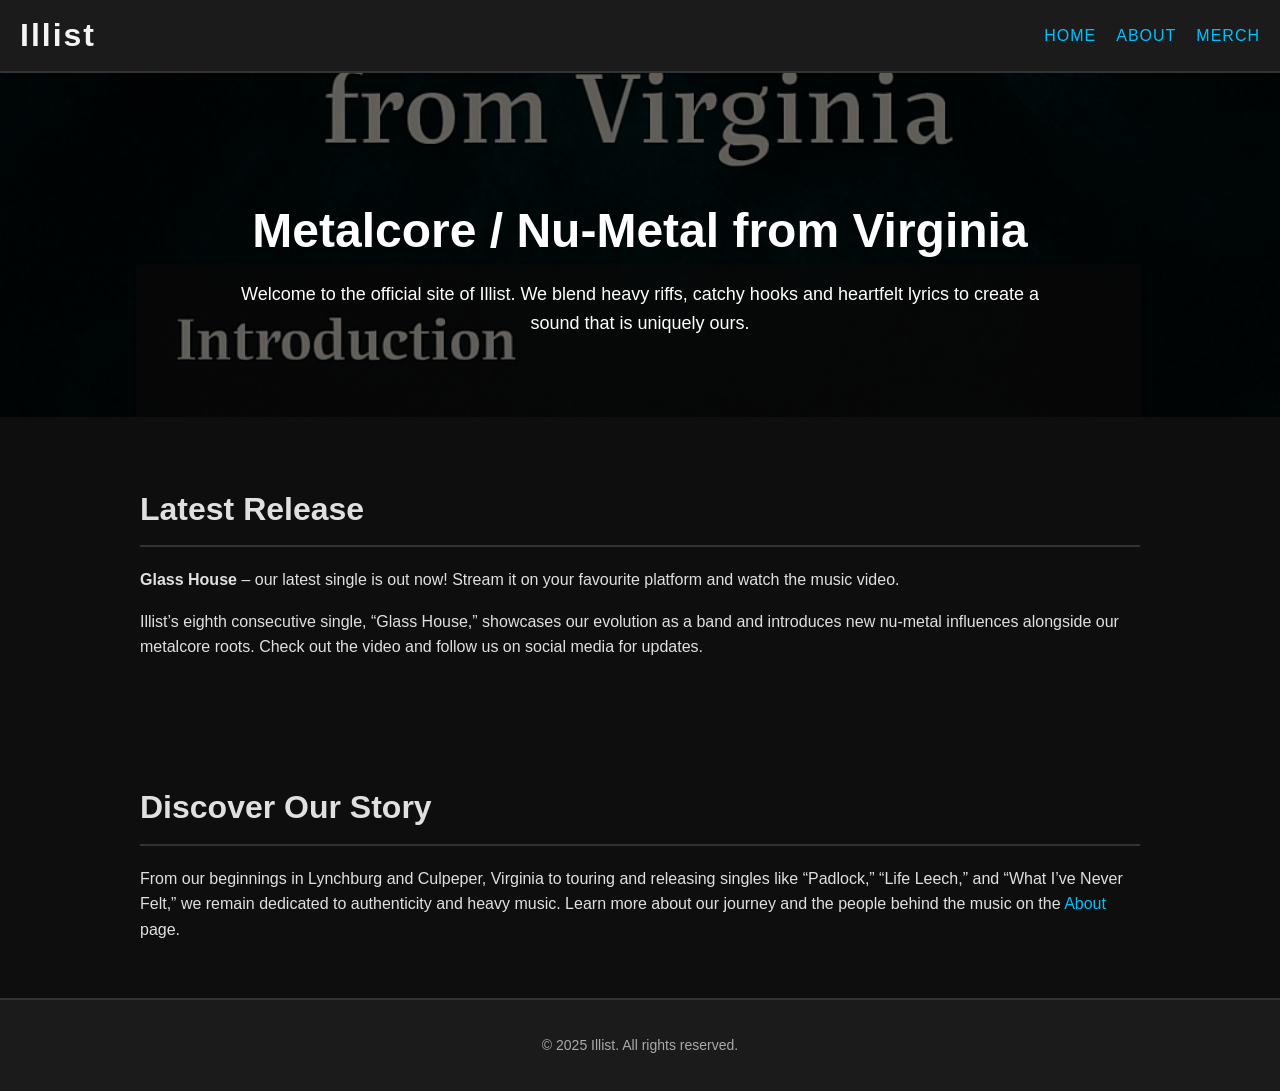
==== index.html @ 11e2a0c9 "Add files via upload" ====
<!DOCTYPE html>
<html lang="en">
<head>
  <meta charset="UTF-8">
  <meta name="viewport" content="width=device-width, initial-scale=1.0">
  <title>Illist – Metalcore/Nu‑Metal from Virginia</title>
  <link rel="stylesheet" href="style.css">
</head>
<body>
  <header>
    <h1>Illist</h1>
    <nav>
      <ul>
        <li><a href="index.html">Home</a></li>
        <li><a href="about.html">About</a></li>
        <li><a href="merch.html">Merch</a></li>
      </ul>
    </nav>
  </header>
  <div class="hero">
    <h2>Metalcore / Nu‑Metal from Virginia</h2>
    <p>Welcome to the official site of Illist. We blend heavy riffs, catchy hooks and heartfelt lyrics to create a sound that is uniquely ours.</p>
  </div>
  <section>
    <h2>Latest Release</h2>
    <p><strong>Glass House</strong> – our latest single is out now! Stream it on your favourite platform and watch the music video.</p>
    <p>Illist’s eighth consecutive single, “Glass House,” showcases our evolution as a band and introduces new nu‑metal influences alongside our metalcore roots. Check out the video and follow us on social media for updates.</p>
  </section>
  <section>
    <h2>Discover Our Story</h2>
    <p>From our beginnings in Lynchburg and Culpeper, Virginia to touring and releasing singles like “Padlock,” “Life Leech,” and “What I’ve Never Felt,” we remain dedicated to authenticity and heavy music. Learn more about our journey and the people behind the music on the <a href="about.html">About</a> page.</p>
  </section>
  <footer>
    <p>&copy; 2025 Illist. All rights reserved.</p>
  </footer>
</body>
</html>
---- style.css ----
/* Global Styles for Illist band website */

body {
  margin: 0;
  font-family: 'Arial', sans-serif;
  color: #e0e0e0;
  background-color: #0e0e0e;
  line-height: 1.6;
}

a {
  color: #00bfff;
  text-decoration: none;
}

a:hover {
  color: #66d9ff;
}

/* Navigation Bar */
header {
  background-color: #1b1b1b;
  padding: 10px 20px;
  display: flex;
  justify-content: space-between;
  align-items: center;
  border-bottom: 2px solid #333;
}

header h1 {
  margin: 0;
  font-size: 32px;
  letter-spacing: 2px;
  font-weight: bold;
  color: #f5f5f5;
}

nav ul {
  list-style-type: none;
  margin: 0;
  padding: 0;
  display: flex;
}

nav li {
  margin-left: 20px;
}

nav a {
  font-size: 16px;
  text-transform: uppercase;
  letter-spacing: 1px;
}

/* Hero Section */
.hero {
  background: linear-gradient(rgba(0,0,0,0.6), rgba(0,0,0,0.6)), url('background.jpg');
  background-size: cover;
  background-position: center;
  color: #ffffff;
  padding: 80px 20px;
  text-align: center;
}

.hero h2 {
  font-size: 48px;
  margin-bottom: 10px;
}

.hero p {
  font-size: 18px;
  max-width: 800px;
  margin: 0 auto;
}

/* Section styles */
section {
  padding: 40px 20px;
  max-width: 1000px;
  margin: 0 auto;
}

section h2 {
  font-size: 32px;
  margin-bottom: 20px;
  border-bottom: 2px solid #333;
  padding-bottom: 10px;
}

.members {
  display: grid;
  grid-template-columns: repeat(auto-fit, minmax(200px, 1fr));
  gap: 20px;
}

.member {
  background-color: #1c1c1c;
  padding: 15px;
  border-radius: 8px;
  text-align: center;
}

.member img {
  width: 100%;
  height: 200px;
  object-fit: cover;
  border-radius: 4px;
  margin-bottom: 10px;
}

.merch-grid {
  display: grid;
  grid-template-columns: repeat(auto-fit, minmax(220px, 1fr));
  gap: 20px;
}

.merch-item {
  background-color: #1c1c1c;
  padding: 15px;
  border-radius: 8px;
  text-align: center;
}

.merch-item img {
  width: 100%;
  height: 250px;
  object-fit: cover;
  border-radius: 4px;
  margin-bottom: 10px;
}

.merch-item button {
  padding: 10px 20px;
  background-color: #00bfff;
  border: none;
  border-radius: 4px;
  color: #0e0e0e;
  font-weight: bold;
  cursor: pointer;
  transition: background-color 0.3s;
}

.merch-item button:hover {
  background-color: #66d9ff;
}

/* Footer */
footer {
  background-color: #1b1b1b;
  color: #aaaaaa;
  padding: 20px;
  text-align: center;
  font-size: 14px;
  border-top: 2px solid #333;
}

.social-links a {
  margin: 0 10px;
  display: inline-block;
}

.social-links img {
  width: 24px;
  height: 24px;
  vertical-align: middle;
}
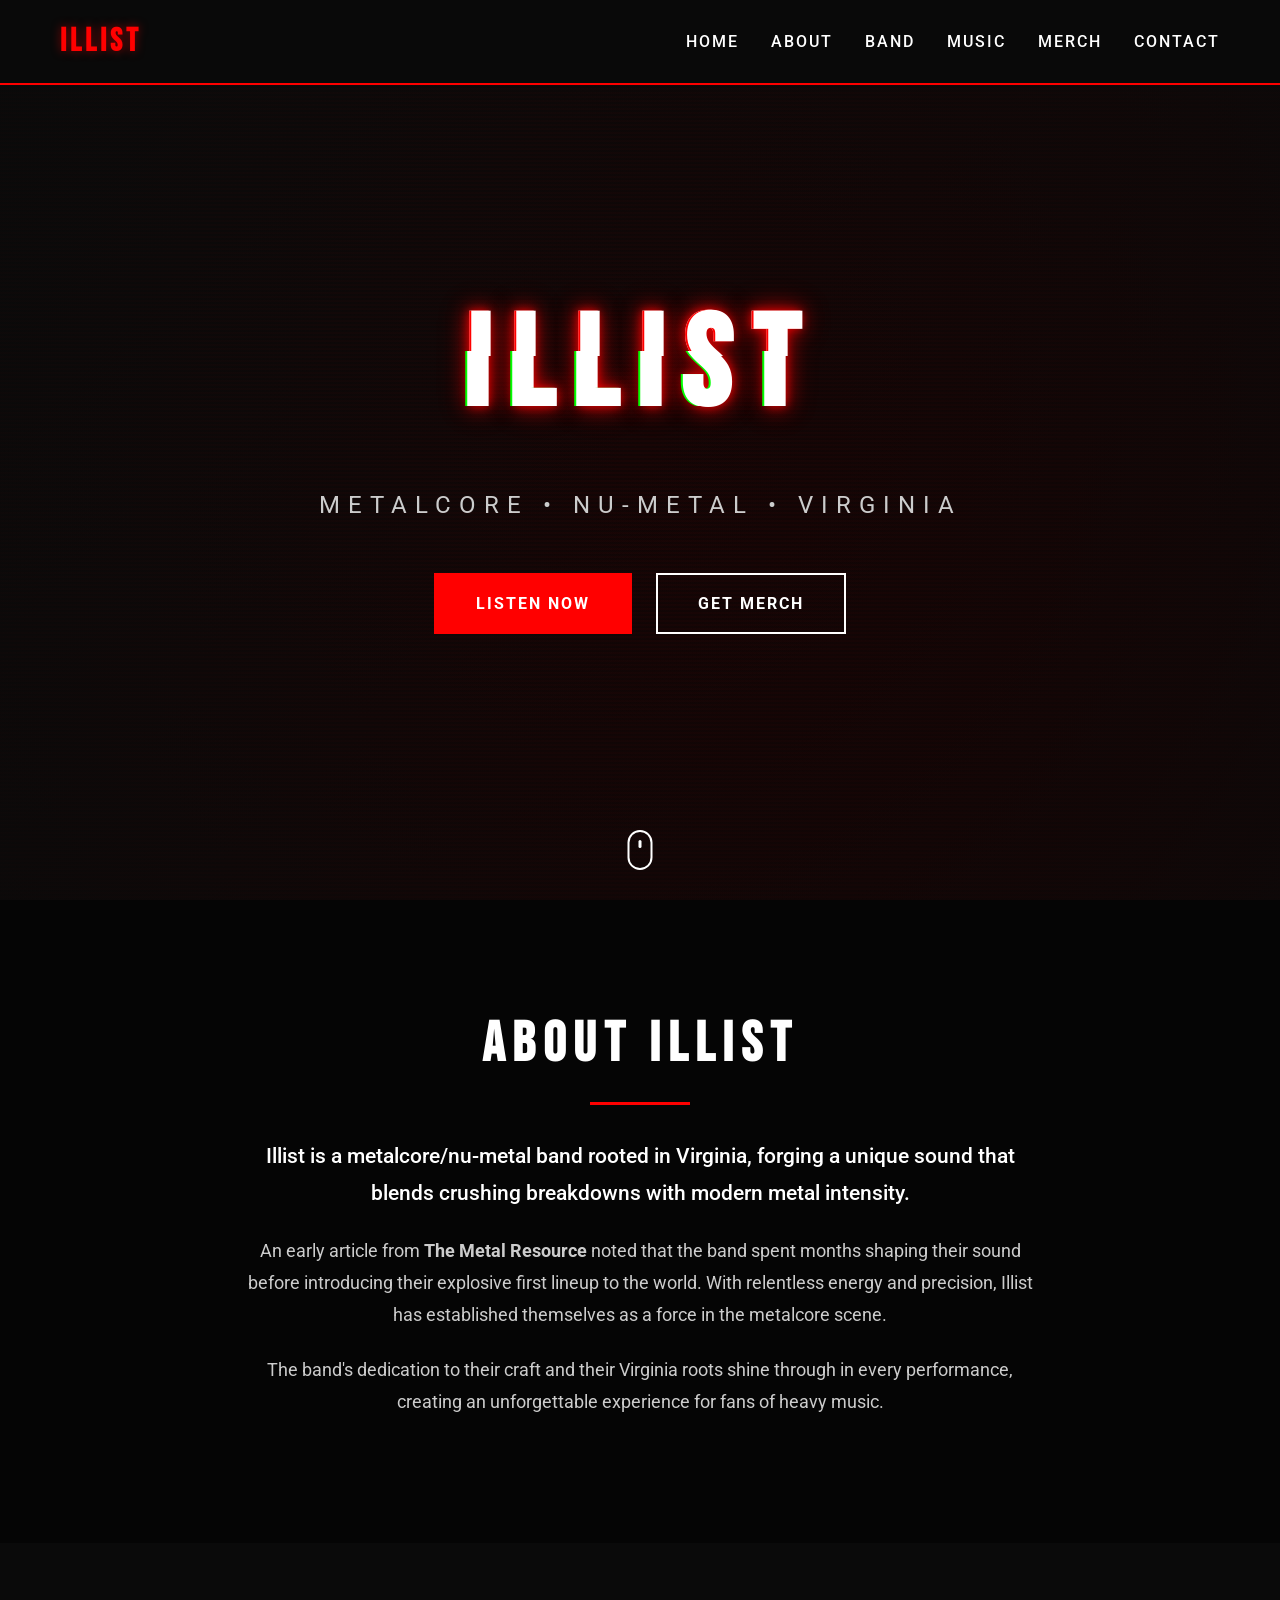
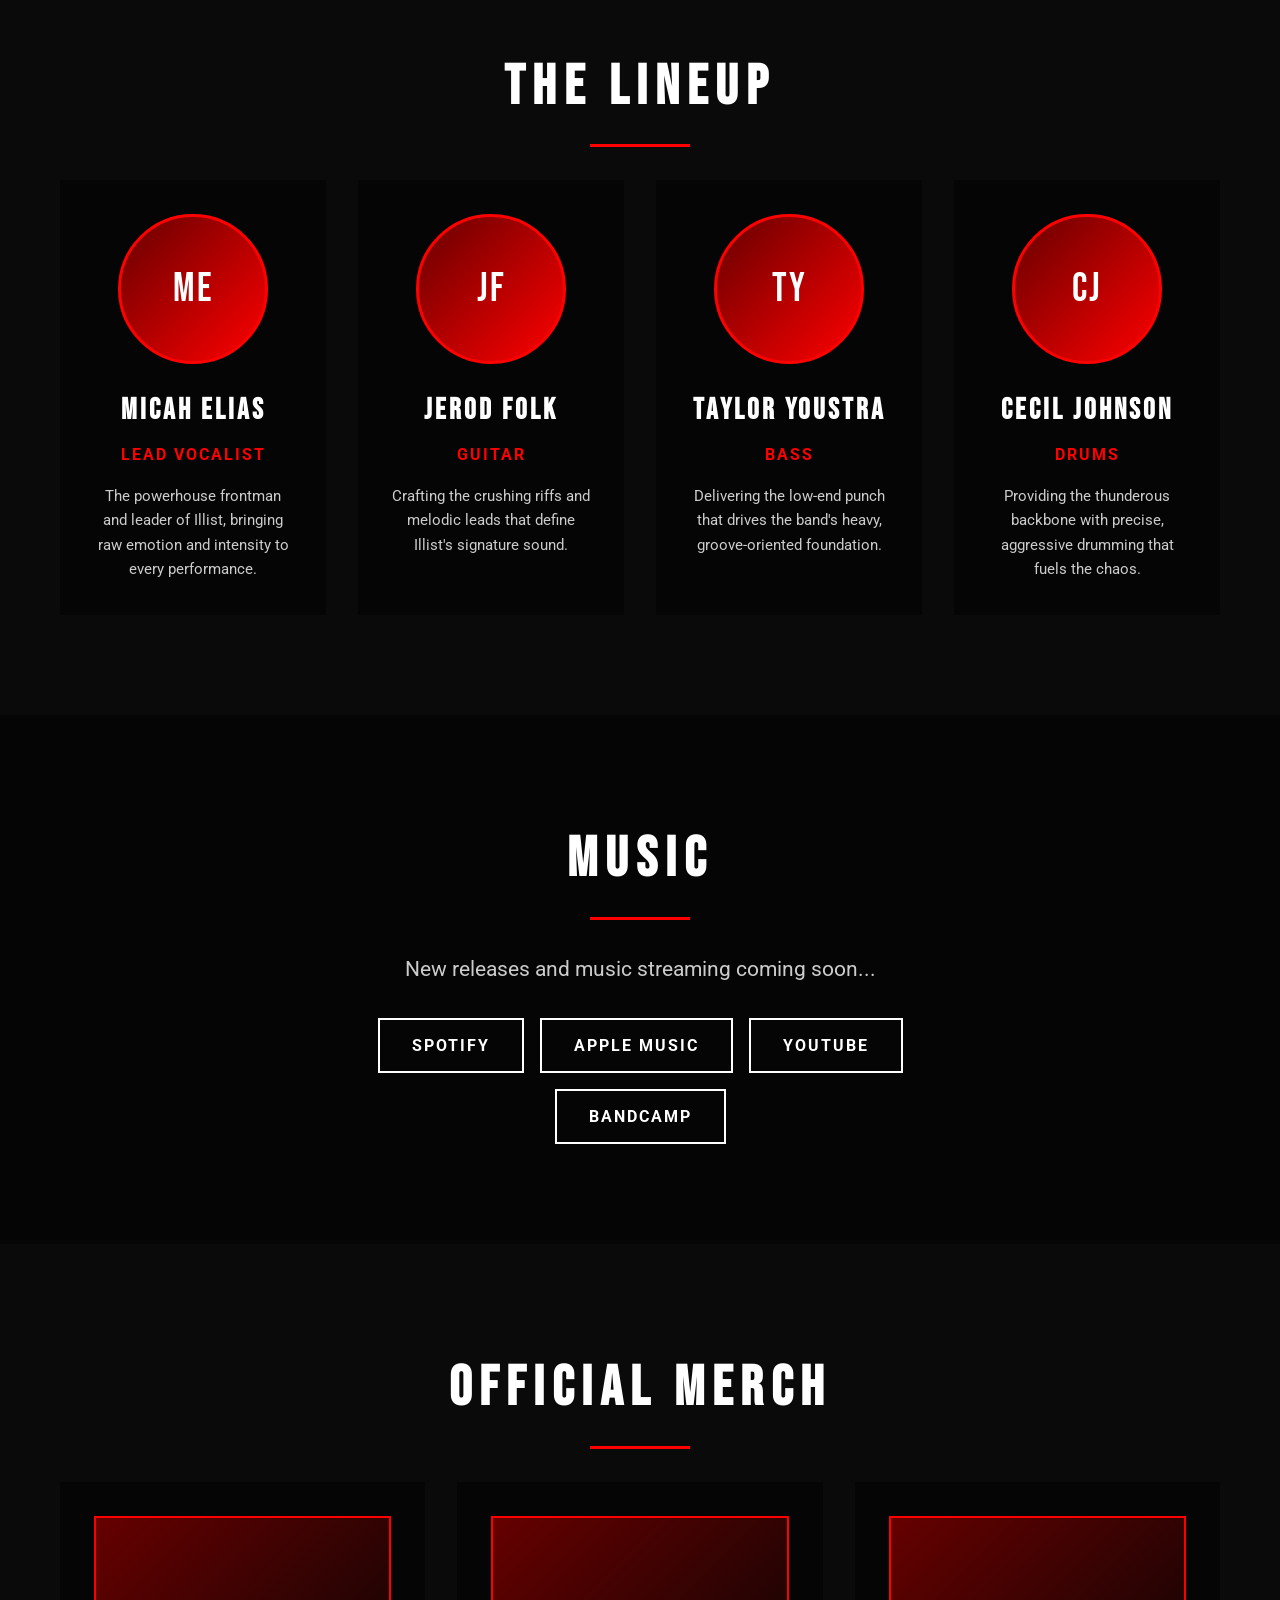
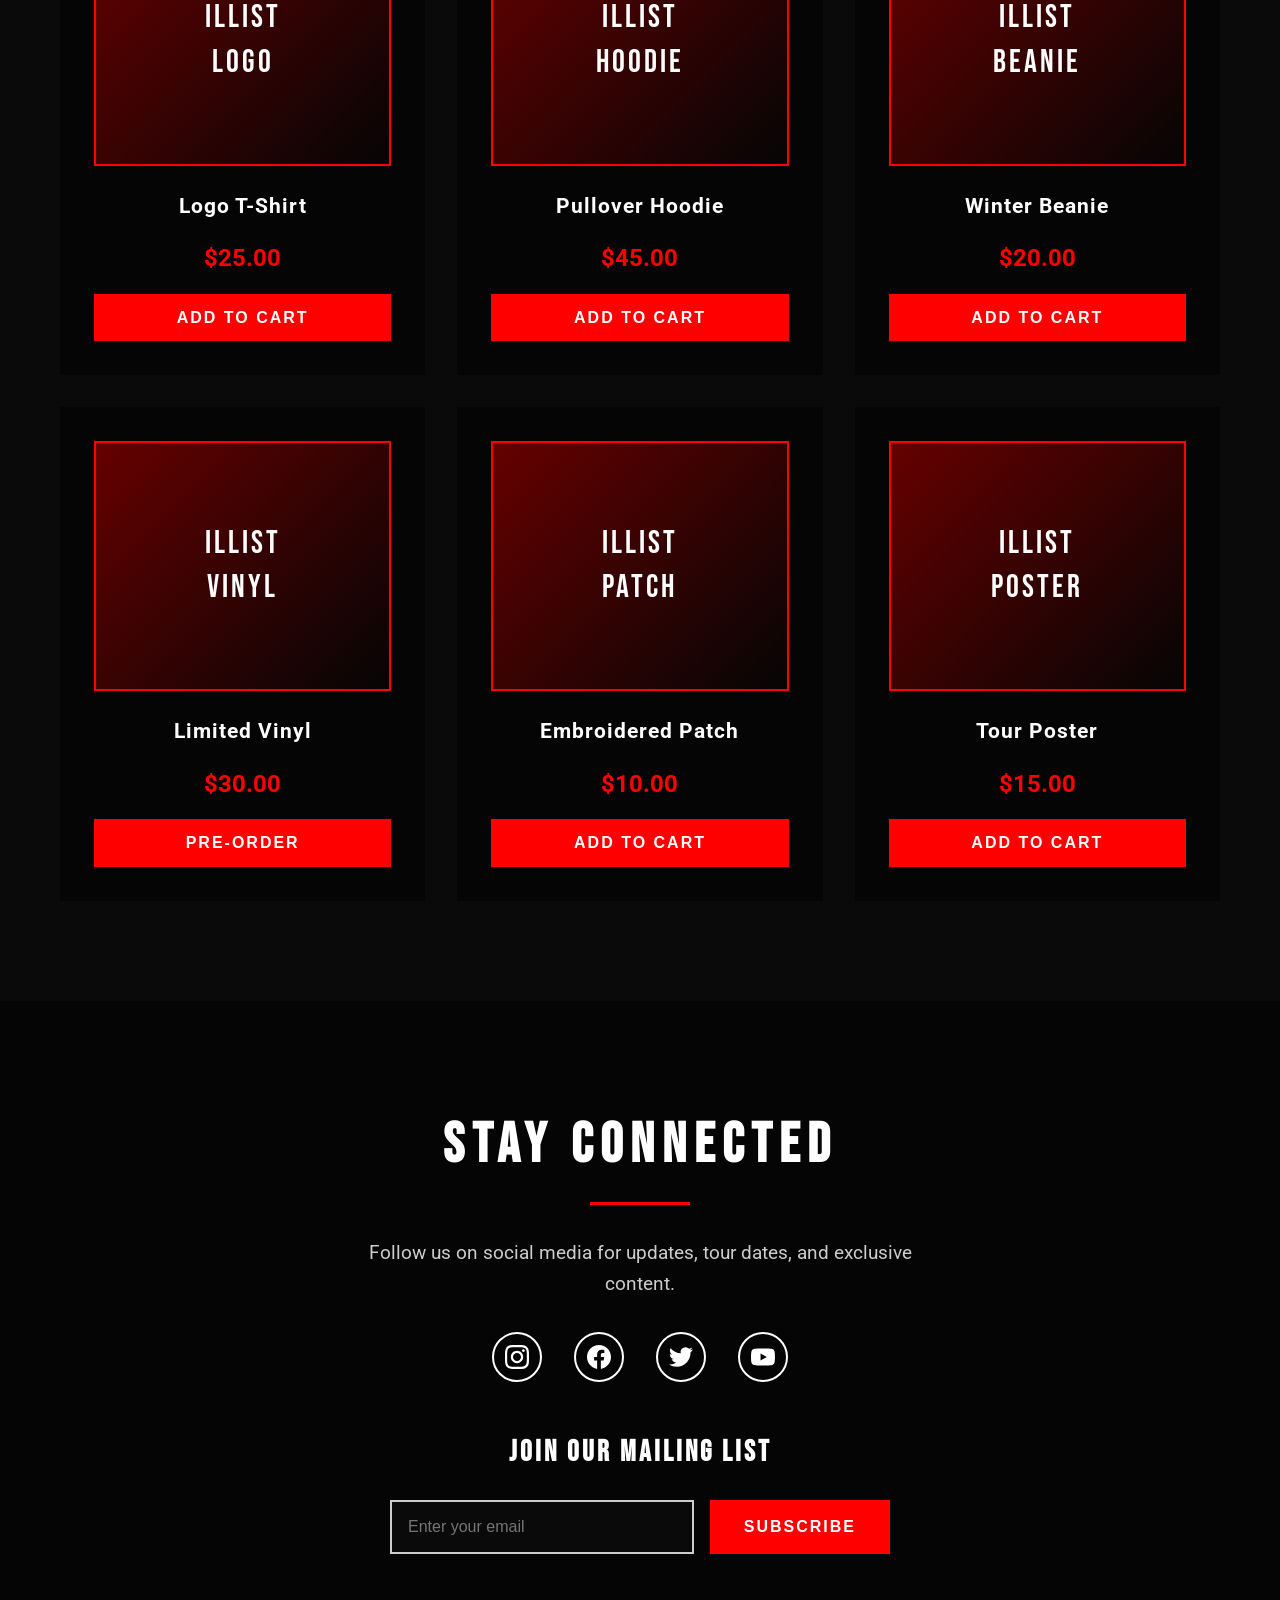
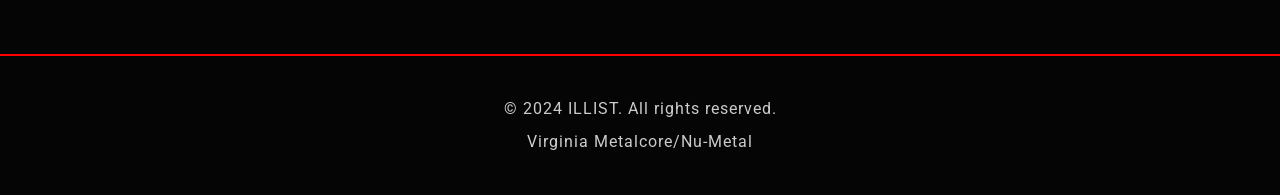
==== commit 906e0201: "Create complete portfolio/merch website for Illist band Co-authored-by: ramenmaker1 <235952881+ramen" ====
--- a/index.html
+++ b/index.html
@@ -1,37 +1,239 @@
 <!DOCTYPE html>
 <html lang="en">
 <head>
-  <meta charset="UTF-8">
-  <meta name="viewport" content="width=device-width, initial-scale=1.0">
-  <title>Illist – Metalcore/Nu‑Metal from Virginia</title>
-  <link rel="stylesheet" href="style.css">
+    <meta charset="UTF-8">
+    <meta name="viewport" content="width=device-width, initial-scale=1.0">
+    <title>ILLIST - Metalcore/Nu-Metal Band</title>
+    <link rel="stylesheet" href="styles.css">
+    <link rel="preconnect" href="https://fonts.googleapis.com">
+    <link rel="preconnect" href="https://fonts.gstatic.com" crossorigin>
+    <link href="https://fonts.googleapis.com/css2?family=Bebas+Neue&family=Roboto:wght@300;400;700&display=swap" rel="stylesheet">
 </head>
 <body>
-  <header>
-    <h1>Illist</h1>
-    <nav>
-      <ul>
-        <li><a href="index.html">Home</a></li>
-        <li><a href="about.html">About</a></li>
-        <li><a href="merch.html">Merch</a></li>
-      </ul>
+    <!-- Navigation -->
+    <nav id="navbar">
+        <div class="nav-container">
+            <div class="logo">ILLIST</div>
+            <div class="nav-toggle" id="navToggle">
+                <span></span>
+                <span></span>
+                <span></span>
+            </div>
+            <ul class="nav-menu" id="navMenu">
+                <li><a href="#home">HOME</a></li>
+                <li><a href="#about">ABOUT</a></li>
+                <li><a href="#band">BAND</a></li>
+                <li><a href="#music">MUSIC</a></li>
+                <li><a href="#merch">MERCH</a></li>
+                <li><a href="#contact">CONTACT</a></li>
+            </ul>
+        </div>
     </nav>
-  </header>
-  <div class="hero">
-    <h2>Metalcore / Nu‑Metal from Virginia</h2>
-    <p>Welcome to the official site of Illist. We blend heavy riffs, catchy hooks and heartfelt lyrics to create a sound that is uniquely ours.</p>
-  </div>
-  <section>
-    <h2>Latest Release</h2>
-    <p><strong>Glass House</strong> – our latest single is out now! Stream it on your favourite platform and watch the music video.</p>
-    <p>Illist’s eighth consecutive single, “Glass House,” showcases our evolution as a band and introduces new nu‑metal influences alongside our metalcore roots. Check out the video and follow us on social media for updates.</p>
-  </section>
-  <section>
-    <h2>Discover Our Story</h2>
-    <p>From our beginnings in Lynchburg and Culpeper, Virginia to touring and releasing singles like “Padlock,” “Life Leech,” and “What I’ve Never Felt,” we remain dedicated to authenticity and heavy music. Learn more about our journey and the people behind the music on the <a href="about.html">About</a> page.</p>
-  </section>
-  <footer>
-    <p>&copy; 2025 Illist. All rights reserved.</p>
-  </footer>
+
+    <!-- Hero Section -->
+    <section id="home" class="hero">
+        <div class="hero-overlay"></div>
+        <div class="hero-content">
+            <h1 class="glitch" data-text="ILLIST">ILLIST</h1>
+            <p class="tagline">METALCORE • NU-METAL • VIRGINIA</p>
+            <div class="hero-buttons">
+                <a href="#music" class="btn btn-primary">LISTEN NOW</a>
+                <a href="#merch" class="btn btn-secondary">GET MERCH</a>
+            </div>
+        </div>
+        <div class="scroll-indicator">
+            <div class="mouse">
+                <div class="wheel"></div>
+            </div>
+        </div>
+    </section>
+
+    <!-- About Section -->
+    <section id="about" class="about">
+        <div class="container">
+            <h2 class="section-title">ABOUT ILLIST</h2>
+            <div class="about-content">
+                <div class="about-text">
+                    <p class="lead">
+                        Illist is a metalcore/nu-metal band rooted in Virginia, forging a unique sound 
+                        that blends crushing breakdowns with modern metal intensity.
+                    </p>
+                    <p>
+                        An early article from <strong>The Metal Resource</strong> noted that the band spent 
+                        months shaping their sound before introducing their explosive first lineup to the world. 
+                        With relentless energy and precision, Illist has established themselves as a force 
+                        in the metalcore scene.
+                    </p>
+                    <p>
+                        The band's dedication to their craft and their Virginia roots shine through in every 
+                        performance, creating an unforgettable experience for fans of heavy music.
+                    </p>
+                </div>
+            </div>
+        </div>
+    </section>
+
+    <!-- Band Members Section -->
+    <section id="band" class="band">
+        <div class="container">
+            <h2 class="section-title">THE LINEUP</h2>
+            <div class="members-grid">
+                <div class="member-card">
+                    <div class="member-image">
+                        <div class="member-placeholder">ME</div>
+                    </div>
+                    <h3>MICAH ELIAS</h3>
+                    <p class="role">Lead Vocalist</p>
+                    <p class="member-bio">The powerhouse frontman and leader of Illist, bringing raw emotion and intensity to every performance.</p>
+                </div>
+                <div class="member-card">
+                    <div class="member-image">
+                        <div class="member-placeholder">JF</div>
+                    </div>
+                    <h3>JEROD FOLK</h3>
+                    <p class="role">Guitar</p>
+                    <p class="member-bio">Crafting the crushing riffs and melodic leads that define Illist's signature sound.</p>
+                </div>
+                <div class="member-card">
+                    <div class="member-image">
+                        <div class="member-placeholder">TY</div>
+                    </div>
+                    <h3>TAYLOR YOUSTRA</h3>
+                    <p class="role">Bass</p>
+                    <p class="member-bio">Delivering the low-end punch that drives the band's heavy, groove-oriented foundation.</p>
+                </div>
+                <div class="member-card">
+                    <div class="member-image">
+                        <div class="member-placeholder">CJ</div>
+                    </div>
+                    <h3>CECIL JOHNSON</h3>
+                    <p class="role">Drums</p>
+                    <p class="member-bio">Providing the thunderous backbone with precise, aggressive drumming that fuels the chaos.</p>
+                </div>
+            </div>
+        </div>
+    </section>
+
+    <!-- Music Section -->
+    <section id="music" class="music">
+        <div class="container">
+            <h2 class="section-title">MUSIC</h2>
+            <div class="music-content">
+                <p class="coming-soon">New releases and music streaming coming soon...</p>
+                <div class="social-links">
+                    <a href="#" class="social-btn">SPOTIFY</a>
+                    <a href="#" class="social-btn">APPLE MUSIC</a>
+                    <a href="#" class="social-btn">YOUTUBE</a>
+                    <a href="#" class="social-btn">BANDCAMP</a>
+                </div>
+            </div>
+        </div>
+    </section>
+
+    <!-- Merch Section -->
+    <section id="merch" class="merch">
+        <div class="container">
+            <h2 class="section-title">OFFICIAL MERCH</h2>
+            <div class="merch-grid">
+                <div class="merch-item">
+                    <div class="merch-image">
+                        <div class="merch-placeholder">ILLIST<br>LOGO</div>
+                    </div>
+                    <h3>Logo T-Shirt</h3>
+                    <p class="price">$25.00</p>
+                    <button class="btn btn-merch">ADD TO CART</button>
+                </div>
+                <div class="merch-item">
+                    <div class="merch-image">
+                        <div class="merch-placeholder">ILLIST<br>HOODIE</div>
+                    </div>
+                    <h3>Pullover Hoodie</h3>
+                    <p class="price">$45.00</p>
+                    <button class="btn btn-merch">ADD TO CART</button>
+                </div>
+                <div class="merch-item">
+                    <div class="merch-image">
+                        <div class="merch-placeholder">ILLIST<br>BEANIE</div>
+                    </div>
+                    <h3>Winter Beanie</h3>
+                    <p class="price">$20.00</p>
+                    <button class="btn btn-merch">ADD TO CART</button>
+                </div>
+                <div class="merch-item">
+                    <div class="merch-image">
+                        <div class="merch-placeholder">ILLIST<br>VINYL</div>
+                    </div>
+                    <h3>Limited Vinyl</h3>
+                    <p class="price">$30.00</p>
+                    <button class="btn btn-merch">PRE-ORDER</button>
+                </div>
+                <div class="merch-item">
+                    <div class="merch-image">
+                        <div class="merch-placeholder">ILLIST<br>PATCH</div>
+                    </div>
+                    <h3>Embroidered Patch</h3>
+                    <p class="price">$10.00</p>
+                    <button class="btn btn-merch">ADD TO CART</button>
+                </div>
+                <div class="merch-item">
+                    <div class="merch-image">
+                        <div class="merch-placeholder">ILLIST<br>POSTER</div>
+                    </div>
+                    <h3>Tour Poster</h3>
+                    <p class="price">$15.00</p>
+                    <button class="btn btn-merch">ADD TO CART</button>
+                </div>
+            </div>
+        </div>
+    </section>
+
+    <!-- Contact Section -->
+    <section id="contact" class="contact">
+        <div class="container">
+            <h2 class="section-title">STAY CONNECTED</h2>
+            <div class="contact-content">
+                <p class="contact-text">Follow us on social media for updates, tour dates, and exclusive content.</p>
+                <div class="social-icons">
+                    <a href="#" class="social-icon" aria-label="Instagram">
+                        <svg viewBox="0 0 24 24" fill="currentColor">
+                            <path d="M12 2.163c3.204 0 3.584.012 4.85.07 3.252.148 4.771 1.691 4.919 4.919.058 1.265.069 1.645.069 4.849 0 3.205-.012 3.584-.069 4.849-.149 3.225-1.664 4.771-4.919 4.919-1.266.058-1.644.07-4.85.07-3.204 0-3.584-.012-4.849-.07-3.26-.149-4.771-1.699-4.919-4.92-.058-1.265-.07-1.644-.07-4.849 0-3.204.013-3.583.07-4.849.149-3.227 1.664-4.771 4.919-4.919 1.266-.057 1.645-.069 4.849-.069zm0-2.163c-3.259 0-3.667.014-4.947.072-4.358.2-6.78 2.618-6.98 6.98-.059 1.281-.073 1.689-.073 4.948 0 3.259.014 3.668.072 4.948.2 4.358 2.618 6.78 6.98 6.98 1.281.058 1.689.072 4.948.072 3.259 0 3.668-.014 4.948-.072 4.354-.2 6.782-2.618 6.979-6.98.059-1.28.073-1.689.073-4.948 0-3.259-.014-3.667-.072-4.947-.196-4.354-2.617-6.78-6.979-6.98-1.281-.059-1.69-.073-4.949-.073zm0 5.838c-3.403 0-6.162 2.759-6.162 6.162s2.759 6.163 6.162 6.163 6.162-2.759 6.162-6.163c0-3.403-2.759-6.162-6.162-6.162zm0 10.162c-2.209 0-4-1.79-4-4 0-2.209 1.791-4 4-4s4 1.791 4 4c0 2.21-1.791 4-4 4zm6.406-11.845c-.796 0-1.441.645-1.441 1.44s.645 1.44 1.441 1.44c.795 0 1.439-.645 1.439-1.44s-.644-1.44-1.439-1.44z"/>
+                        </svg>
+                    </a>
+                    <a href="#" class="social-icon" aria-label="Facebook">
+                        <svg viewBox="0 0 24 24" fill="currentColor">
+                            <path d="M24 12.073c0-6.627-5.373-12-12-12s-12 5.373-12 12c0 5.99 4.388 10.954 10.125 11.854v-8.385H7.078v-3.47h3.047V9.43c0-3.007 1.792-4.669 4.533-4.669 1.312 0 2.686.235 2.686.235v2.953H15.83c-1.491 0-1.956.925-1.956 1.874v2.25h3.328l-.532 3.47h-2.796v8.385C19.612 23.027 24 18.062 24 12.073z"/>
+                        </svg>
+                    </a>
+                    <a href="#" class="social-icon" aria-label="Twitter">
+                        <svg viewBox="0 0 24 24" fill="currentColor">
+                            <path d="M23.953 4.57a10 10 0 01-2.825.775 4.958 4.958 0 002.163-2.723c-.951.555-2.005.959-3.127 1.184a4.92 4.92 0 00-8.384 4.482C7.69 8.095 4.067 6.13 1.64 3.162a4.822 4.822 0 00-.666 2.475c0 1.71.87 3.213 2.188 4.096a4.904 4.904 0 01-2.228-.616v.06a4.923 4.923 0 003.946 4.827 4.996 4.996 0 01-2.212.085 4.936 4.936 0 004.604 3.417 9.867 9.867 0 01-6.102 2.105c-.39 0-.779-.023-1.17-.067a13.995 13.995 0 007.557 2.209c9.053 0 13.998-7.496 13.998-13.985 0-.21 0-.42-.015-.63A9.935 9.935 0 0024 4.59z"/>
+                        </svg>
+                    </a>
+                    <a href="#" class="social-icon" aria-label="YouTube">
+                        <svg viewBox="0 0 24 24" fill="currentColor">
+                            <path d="M23.498 6.186a3.016 3.016 0 0 0-2.122-2.136C19.505 3.545 12 3.545 12 3.545s-7.505 0-9.377.505A3.017 3.017 0 0 0 .502 6.186C0 8.07 0 12 0 12s0 3.93.502 5.814a3.016 3.016 0 0 0 2.122 2.136c1.871.505 9.376.505 9.376.505s7.505 0 9.377-.505a3.015 3.015 0 0 0 2.122-2.136C24 15.93 24 12 24 12s0-3.93-.502-5.814zM9.545 15.568V8.432L15.818 12l-6.273 3.568z"/>
+                        </svg>
+                    </a>
+                </div>
+                <div class="newsletter">
+                    <h3>Join Our Mailing List</h3>
+                    <form class="newsletter-form" id="newsletterForm">
+                        <input type="email" placeholder="Enter your email" required>
+                        <button type="submit" class="btn btn-primary">SUBSCRIBE</button>
+                    </form>
+                </div>
+            </div>
+        </div>
+    </section>
+
+    <!-- Footer -->
+    <footer class="footer">
+        <div class="container">
+            <p>&copy; 2024 ILLIST. All rights reserved.</p>
+            <p>Virginia Metalcore/Nu-Metal</p>
+        </div>
+    </footer>
+
+    <script src="script.js"></script>
 </body>
-</html>+</html>
--- a/styles.css
+++ b/styles.css
@@ -0,0 +1,694 @@
+/* Reset and Base Styles */
+* {
+    margin: 0;
+    padding: 0;
+    box-sizing: border-box;
+}
+
+:root {
+    --primary-color: #ff0000;
+    --secondary-color: #990000;
+    --dark-bg: #0a0a0a;
+    --darker-bg: #050505;
+    --text-light: #ffffff;
+    --text-gray: #cccccc;
+    --accent-red: #ff0000;
+    --accent-dark-red: #660000;
+}
+
+html {
+    scroll-behavior: smooth;
+}
+
+body {
+    font-family: 'Roboto', sans-serif;
+    background-color: var(--dark-bg);
+    color: var(--text-light);
+    line-height: 1.6;
+    overflow-x: hidden;
+}
+
+.container {
+    max-width: 1200px;
+    margin: 0 auto;
+    padding: 0 20px;
+}
+
+/* Navigation */
+#navbar {
+    position: fixed;
+    top: 0;
+    width: 100%;
+    background-color: rgba(10, 10, 10, 0.95);
+    backdrop-filter: blur(10px);
+    z-index: 1000;
+    border-bottom: 2px solid var(--accent-red);
+    transition: all 0.3s ease;
+}
+
+.nav-container {
+    max-width: 1200px;
+    margin: 0 auto;
+    padding: 1rem 20px;
+    display: flex;
+    justify-content: space-between;
+    align-items: center;
+}
+
+.logo {
+    font-family: 'Bebas Neue', sans-serif;
+    font-size: 2rem;
+    font-weight: bold;
+    letter-spacing: 4px;
+    color: var(--accent-red);
+    text-shadow: 0 0 10px rgba(255, 0, 0, 0.5);
+}
+
+.nav-menu {
+    display: flex;
+    list-style: none;
+    gap: 2rem;
+}
+
+.nav-menu a {
+    color: var(--text-light);
+    text-decoration: none;
+    font-weight: 500;
+    letter-spacing: 2px;
+    transition: all 0.3s ease;
+    position: relative;
+}
+
+.nav-menu a:hover {
+    color: var(--accent-red);
+}
+
+.nav-menu a::after {
+    content: '';
+    position: absolute;
+    bottom: -5px;
+    left: 0;
+    width: 0;
+    height: 2px;
+    background-color: var(--accent-red);
+    transition: width 0.3s ease;
+}
+
+.nav-menu a:hover::after {
+    width: 100%;
+}
+
+.nav-toggle {
+    display: none;
+    flex-direction: column;
+    gap: 5px;
+    cursor: pointer;
+}
+
+.nav-toggle span {
+    width: 25px;
+    height: 3px;
+    background-color: var(--text-light);
+    transition: all 0.3s ease;
+}
+
+/* Hero Section */
+.hero {
+    position: relative;
+    height: 100vh;
+    display: flex;
+    align-items: center;
+    justify-content: center;
+    background: linear-gradient(135deg, #0a0a0a 0%, #1a0000 100%);
+    overflow: hidden;
+}
+
+.hero::before {
+    content: '';
+    position: absolute;
+    top: 0;
+    left: 0;
+    width: 100%;
+    height: 100%;
+    background-image: 
+        repeating-linear-gradient(
+            0deg,
+            transparent,
+            transparent 2px,
+            rgba(255, 0, 0, 0.03) 2px,
+            rgba(255, 0, 0, 0.03) 4px
+        );
+    animation: scan 8s linear infinite;
+}
+
+@keyframes scan {
+    0% { transform: translateY(0); }
+    100% { transform: translateY(50px); }
+}
+
+.hero-overlay {
+    position: absolute;
+    top: 0;
+    left: 0;
+    width: 100%;
+    height: 100%;
+    background: radial-gradient(circle at center, transparent 0%, rgba(10, 10, 10, 0.8) 100%);
+}
+
+.hero-content {
+    position: relative;
+    text-align: center;
+    z-index: 1;
+}
+
+.hero h1 {
+    font-family: 'Bebas Neue', sans-serif;
+    font-size: 8rem;
+    letter-spacing: 20px;
+    margin-bottom: 1rem;
+    text-shadow: 
+        0 0 10px rgba(255, 0, 0, 0.8),
+        0 0 20px rgba(255, 0, 0, 0.6),
+        0 0 30px rgba(255, 0, 0, 0.4);
+    animation: pulse 2s ease-in-out infinite;
+}
+
+@keyframes pulse {
+    0%, 100% { opacity: 1; }
+    50% { opacity: 0.8; }
+}
+
+.glitch {
+    position: relative;
+}
+
+.glitch::before,
+.glitch::after {
+    content: attr(data-text);
+    position: absolute;
+    top: 0;
+    left: 0;
+    width: 100%;
+    height: 100%;
+}
+
+.glitch::before {
+    left: 2px;
+    text-shadow: -2px 0 #ff0000;
+    clip: rect(24px, 550px, 90px, 0);
+    animation: glitch-anim 3s infinite linear alternate-reverse;
+}
+
+.glitch::after {
+    left: -2px;
+    text-shadow: -2px 0 #00ff00;
+    clip: rect(85px, 550px, 140px, 0);
+    animation: glitch-anim 2s infinite linear alternate-reverse;
+}
+
+@keyframes glitch-anim {
+    0% { clip: rect(51px, 9999px, 28px, 0); }
+    20% { clip: rect(84px, 9999px, 3px, 0); }
+    40% { clip: rect(47px, 9999px, 99px, 0); }
+    60% { clip: rect(65px, 9999px, 76px, 0); }
+    80% { clip: rect(12px, 9999px, 44px, 0); }
+    100% { clip: rect(90px, 9999px, 61px, 0); }
+}
+
+.tagline {
+    font-size: 1.5rem;
+    letter-spacing: 8px;
+    color: var(--text-gray);
+    margin-bottom: 3rem;
+}
+
+.hero-buttons {
+    display: flex;
+    gap: 1.5rem;
+    justify-content: center;
+}
+
+.btn {
+    padding: 1rem 2.5rem;
+    font-size: 1rem;
+    font-weight: bold;
+    letter-spacing: 2px;
+    text-decoration: none;
+    border: none;
+    cursor: pointer;
+    transition: all 0.3s ease;
+    text-transform: uppercase;
+}
+
+.btn-primary {
+    background-color: var(--accent-red);
+    color: var(--text-light);
+    border: 2px solid var(--accent-red);
+}
+
+.btn-primary:hover {
+    background-color: transparent;
+    box-shadow: 0 0 20px rgba(255, 0, 0, 0.6);
+}
+
+.btn-secondary {
+    background-color: transparent;
+    color: var(--text-light);
+    border: 2px solid var(--text-light);
+}
+
+.btn-secondary:hover {
+    background-color: var(--text-light);
+    color: var(--dark-bg);
+}
+
+.scroll-indicator {
+    position: absolute;
+    bottom: 30px;
+    left: 50%;
+    transform: translateX(-50%);
+}
+
+.mouse {
+    width: 25px;
+    height: 40px;
+    border: 2px solid var(--text-light);
+    border-radius: 15px;
+    display: flex;
+    justify-content: center;
+    padding-top: 8px;
+}
+
+.wheel {
+    width: 3px;
+    height: 8px;
+    background-color: var(--text-light);
+    border-radius: 2px;
+    animation: scroll 2s infinite;
+}
+
+@keyframes scroll {
+    0% { opacity: 1; transform: translateY(0); }
+    100% { opacity: 0; transform: translateY(15px); }
+}
+
+/* Section Styles */
+section {
+    padding: 100px 0;
+}
+
+.section-title {
+    font-family: 'Bebas Neue', sans-serif;
+    font-size: 3.5rem;
+    letter-spacing: 8px;
+    text-align: center;
+    margin-bottom: 3rem;
+    color: var(--text-light);
+    position: relative;
+}
+
+.section-title::after {
+    content: '';
+    position: absolute;
+    bottom: -15px;
+    left: 50%;
+    transform: translateX(-50%);
+    width: 100px;
+    height: 3px;
+    background-color: var(--accent-red);
+}
+
+/* About Section */
+.about {
+    background-color: var(--darker-bg);
+}
+
+.about-content {
+    max-width: 800px;
+    margin: 0 auto;
+}
+
+.about-text {
+    text-align: center;
+}
+
+.about-text p {
+    font-size: 1.1rem;
+    margin-bottom: 1.5rem;
+    color: var(--text-gray);
+    line-height: 1.8;
+}
+
+.lead {
+    font-size: 1.3rem !important;
+    font-weight: 500;
+    color: var(--text-light) !important;
+}
+
+/* Band Members Section */
+.band {
+    background-color: var(--dark-bg);
+}
+
+.members-grid {
+    display: grid;
+    grid-template-columns: repeat(auto-fit, minmax(250px, 1fr));
+    gap: 2rem;
+    margin-top: 3rem;
+}
+
+.member-card {
+    background-color: var(--darker-bg);
+    padding: 2rem;
+    text-align: center;
+    border: 2px solid transparent;
+    transition: all 0.3s ease;
+}
+
+.member-card:hover {
+    border-color: var(--accent-red);
+    transform: translateY(-10px);
+    box-shadow: 0 10px 30px rgba(255, 0, 0, 0.2);
+}
+
+.member-image {
+    width: 150px;
+    height: 150px;
+    margin: 0 auto 1.5rem;
+    border-radius: 50%;
+    overflow: hidden;
+    border: 3px solid var(--accent-red);
+    display: flex;
+    align-items: center;
+    justify-content: center;
+    background: linear-gradient(135deg, var(--accent-dark-red), var(--accent-red));
+}
+
+.member-placeholder {
+    font-family: 'Bebas Neue', sans-serif;
+    font-size: 2.5rem;
+    color: var(--text-light);
+    letter-spacing: 2px;
+}
+
+.member-card h3 {
+    font-family: 'Bebas Neue', sans-serif;
+    font-size: 1.8rem;
+    letter-spacing: 3px;
+    margin-bottom: 0.5rem;
+}
+
+.role {
+    color: var(--accent-red);
+    font-weight: bold;
+    text-transform: uppercase;
+    letter-spacing: 2px;
+    margin-bottom: 1rem;
+}
+
+.member-bio {
+    color: var(--text-gray);
+    font-size: 0.95rem;
+    line-height: 1.6;
+}
+
+/* Music Section */
+.music {
+    background-color: var(--darker-bg);
+}
+
+.music-content {
+    text-align: center;
+    max-width: 600px;
+    margin: 0 auto;
+}
+
+.coming-soon {
+    font-size: 1.3rem;
+    color: var(--text-gray);
+    margin-bottom: 2rem;
+}
+
+.social-links {
+    display: flex;
+    gap: 1rem;
+    justify-content: center;
+    flex-wrap: wrap;
+}
+
+.social-btn {
+    padding: 0.8rem 2rem;
+    background-color: transparent;
+    color: var(--text-light);
+    border: 2px solid var(--text-light);
+    text-decoration: none;
+    font-weight: bold;
+    letter-spacing: 2px;
+    transition: all 0.3s ease;
+}
+
+.social-btn:hover {
+    background-color: var(--accent-red);
+    border-color: var(--accent-red);
+    box-shadow: 0 0 15px rgba(255, 0, 0, 0.5);
+}
+
+/* Merch Section */
+.merch {
+    background-color: var(--dark-bg);
+}
+
+.merch-grid {
+    display: grid;
+    grid-template-columns: repeat(auto-fit, minmax(280px, 1fr));
+    gap: 2rem;
+    margin-top: 3rem;
+}
+
+.merch-item {
+    background-color: var(--darker-bg);
+    padding: 2rem;
+    text-align: center;
+    border: 2px solid transparent;
+    transition: all 0.3s ease;
+}
+
+.merch-item:hover {
+    border-color: var(--accent-red);
+    transform: translateY(-5px);
+}
+
+.merch-image {
+    width: 100%;
+    height: 250px;
+    background: linear-gradient(135deg, var(--accent-dark-red), var(--darker-bg));
+    margin-bottom: 1.5rem;
+    display: flex;
+    align-items: center;
+    justify-content: center;
+    border: 2px solid var(--accent-red);
+}
+
+.merch-placeholder {
+    font-family: 'Bebas Neue', sans-serif;
+    font-size: 2rem;
+    color: var(--text-light);
+    letter-spacing: 3px;
+    text-align: center;
+    line-height: 1.4;
+}
+
+.merch-item h3 {
+    font-size: 1.3rem;
+    margin-bottom: 0.5rem;
+    letter-spacing: 1px;
+}
+
+.price {
+    font-size: 1.5rem;
+    color: var(--accent-red);
+    font-weight: bold;
+    margin: 1rem 0;
+}
+
+.btn-merch {
+    width: 100%;
+    padding: 0.8rem;
+    background-color: var(--accent-red);
+    color: var(--text-light);
+    border: 2px solid var(--accent-red);
+    font-weight: bold;
+    letter-spacing: 2px;
+    cursor: pointer;
+    transition: all 0.3s ease;
+}
+
+.btn-merch:hover {
+    background-color: transparent;
+    color: var(--text-light);
+}
+
+/* Contact Section */
+.contact {
+    background-color: var(--darker-bg);
+}
+
+.contact-content {
+    max-width: 600px;
+    margin: 0 auto;
+    text-align: center;
+}
+
+.contact-text {
+    font-size: 1.2rem;
+    color: var(--text-gray);
+    margin-bottom: 2rem;
+}
+
+.social-icons {
+    display: flex;
+    gap: 2rem;
+    justify-content: center;
+    margin-bottom: 3rem;
+}
+
+.social-icon {
+    width: 50px;
+    height: 50px;
+    display: flex;
+    align-items: center;
+    justify-content: center;
+    color: var(--text-light);
+    border: 2px solid var(--text-light);
+    border-radius: 50%;
+    transition: all 0.3s ease;
+}
+
+.social-icon:hover {
+    color: var(--accent-red);
+    border-color: var(--accent-red);
+    transform: scale(1.1);
+}
+
+.social-icon svg {
+    width: 24px;
+    height: 24px;
+}
+
+.newsletter h3 {
+    font-family: 'Bebas Neue', sans-serif;
+    font-size: 1.8rem;
+    letter-spacing: 3px;
+    margin-bottom: 1.5rem;
+}
+
+.newsletter-form {
+    display: flex;
+    gap: 1rem;
+    max-width: 500px;
+    margin: 0 auto;
+}
+
+.newsletter-form input {
+    flex: 1;
+    padding: 1rem;
+    background-color: var(--dark-bg);
+    border: 2px solid var(--text-gray);
+    color: var(--text-light);
+    font-size: 1rem;
+}
+
+.newsletter-form input:focus {
+    outline: none;
+    border-color: var(--accent-red);
+}
+
+.newsletter-form button {
+    padding: 1rem 2rem;
+}
+
+/* Footer */
+.footer {
+    background-color: var(--darker-bg);
+    padding: 2rem 0;
+    text-align: center;
+    border-top: 2px solid var(--accent-red);
+}
+
+.footer p {
+    color: var(--text-gray);
+    margin: 0.5rem 0;
+    letter-spacing: 1px;
+}
+
+/* Responsive Design */
+@media (max-width: 768px) {
+    .nav-toggle {
+        display: flex;
+    }
+
+    .nav-menu {
+        position: absolute;
+        top: 100%;
+        left: 0;
+        width: 100%;
+        background-color: rgba(10, 10, 10, 0.98);
+        flex-direction: column;
+        gap: 0;
+        padding: 0;
+        max-height: 0;
+        overflow: hidden;
+        transition: max-height 0.3s ease;
+    }
+
+    .nav-menu.active {
+        max-height: 400px;
+    }
+
+    .nav-menu li {
+        padding: 1rem;
+        border-bottom: 1px solid rgba(255, 255, 255, 0.1);
+    }
+
+    .hero h1 {
+        font-size: 4rem;
+        letter-spacing: 10px;
+    }
+
+    .tagline {
+        font-size: 1rem;
+        letter-spacing: 4px;
+    }
+
+    .hero-buttons {
+        flex-direction: column;
+        gap: 1rem;
+    }
+
+    .section-title {
+        font-size: 2.5rem;
+    }
+
+    .members-grid {
+        grid-template-columns: 1fr;
+    }
+
+    .newsletter-form {
+        flex-direction: column;
+    }
+}
+
+@media (max-width: 480px) {
+    .hero h1 {
+        font-size: 3rem;
+        letter-spacing: 5px;
+    }
+
+    .logo {
+        font-size: 1.5rem;
+    }
+
+    .merch-grid {
+        grid-template-columns: 1fr;
+    }
+}
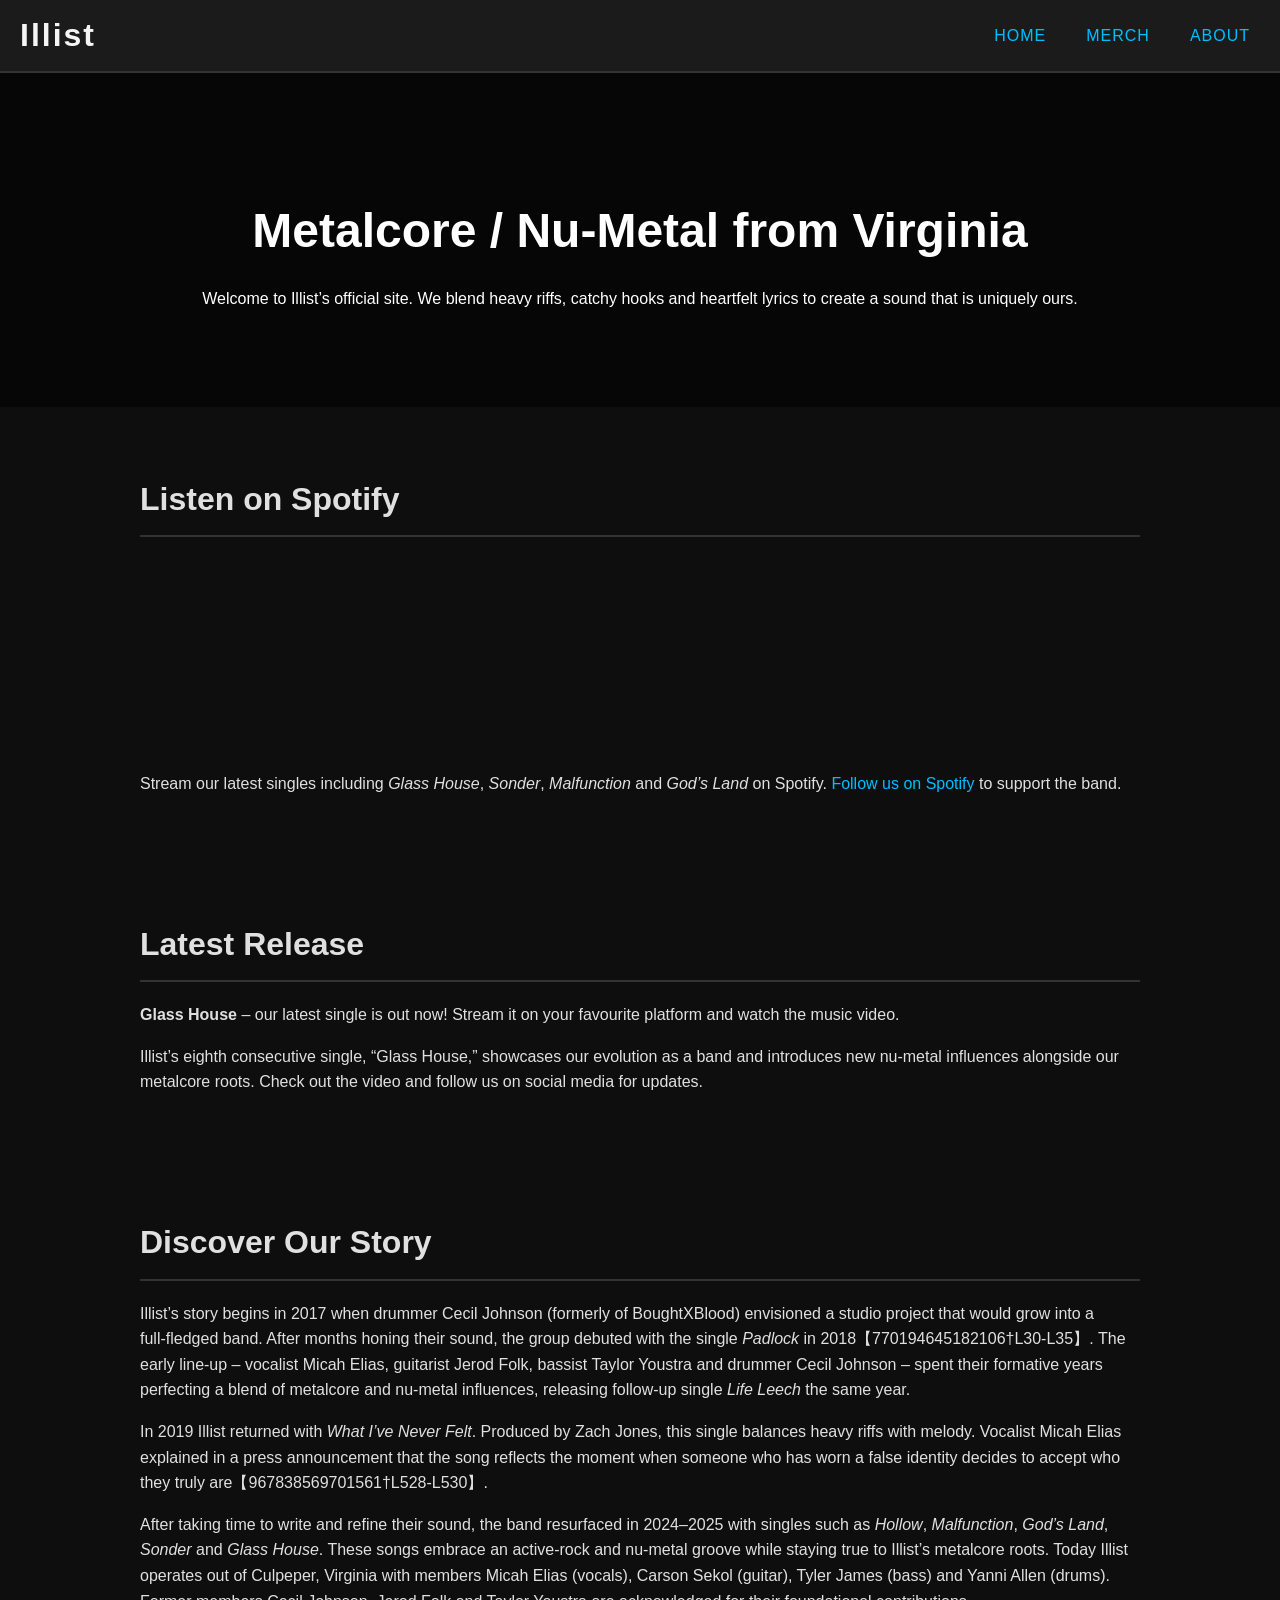
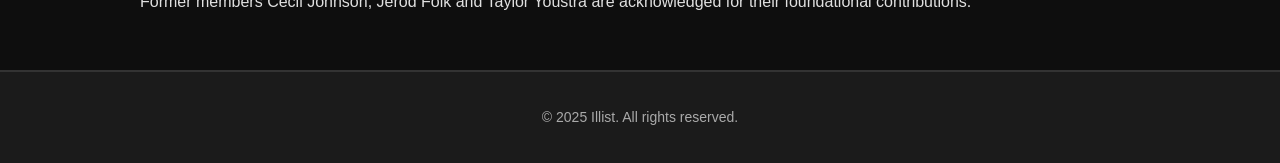
==== commit ffe8f84b: "Revise navigation and add Spotify embed Updated navigation structure andRevamp index.html with impro" ====
--- a/index.html
+++ b/index.html
@@ -1,239 +1,57 @@
 <!DOCTYPE html>
 <html lang="en">
 <head>
-    <meta charset="UTF-8">
-    <meta name="viewport" content="width=device-width, initial-scale=1.0">
-    <title>ILLIST - Metalcore/Nu-Metal Band</title>
-    <link rel="stylesheet" href="styles.css">
-    <link rel="preconnect" href="https://fonts.googleapis.com">
-    <link rel="preconnect" href="https://fonts.gstatic.com" crossorigin>
-    <link href="https://fonts.googleapis.com/css2?family=Bebas+Neue&family=Roboto:wght@300;400;700&display=swap" rel="stylesheet">
+  <meta charset="UTF-8">
+  <meta name="viewport" content="width=device-width, initial-scale=1.0">
+  <title>Illist – Metalcore/Nu‑Metal from Virginia</title>
+  <link rel="stylesheet" href="style.css">
 </head>
 <body>
-    <!-- Navigation -->
-    <nav id="navbar">
-        <div class="nav-container">
-            <div class="logo">ILLIST</div>
-            <div class="nav-toggle" id="navToggle">
-                <span></span>
-                <span></span>
-                <span></span>
-            </div>
-            <ul class="nav-menu" id="navMenu">
-                <li><a href="#home">HOME</a></li>
-                <li><a href="#about">ABOUT</a></li>
-                <li><a href="#band">BAND</a></li>
-                <li><a href="#music">MUSIC</a></li>
-                <li><a href="#merch">MERCH</a></li>
-                <li><a href="#contact">CONTACT</a></li>
-            </ul>
-        </div>
+  <header>
+    <h1>Illist</h1>
+    <nav>
+      <ul class="menu">
+        <li><a href="index.html">Home</a></li>
+        <li><a href="merch.html">Merch</a></li>
+        <li>
+          <a href="about.html">About</a>
+          <ul class="submenu">
+            <li><a href="micah.html">Micah&nbsp;Elias</a></li>
+            <li><a href="carson.html">Carson&nbsp;Sekol</a></li>
+            <li><a href="tyler.html">Tyler&nbsp;James</a></li>
+            <li><a href="yanni.html">Yanni&nbsp;Allen</a></li>
+            <li><a href="jerod.html">Jerod&nbsp;Folk</a></li>
+            <li><a href="taylor.html">Taylor&nbsp;Youstra</a></li>
+            <li><a href="cecil.html">Cecil&nbsp;Johnson</a></li>
+          </ul>
+        </li>
+      </ul>
     </nav>
-
-    <!-- Hero Section -->
-    <section id="home" class="hero">
-        <div class="hero-overlay"></div>
-        <div class="hero-content">
-            <h1 class="glitch" data-text="ILLIST">ILLIST</h1>
-            <p class="tagline">METALCORE • NU-METAL • VIRGINIA</p>
-            <div class="hero-buttons">
-                <a href="#music" class="btn btn-primary">LISTEN NOW</a>
-                <a href="#merch" class="btn btn-secondary">GET MERCH</a>
-            </div>
-        </div>
-        <div class="scroll-indicator">
-            <div class="mouse">
-                <div class="wheel"></div>
-            </div>
-        </div>
-    </section>
-
-    <!-- About Section -->
-    <section id="about" class="about">
-        <div class="container">
-            <h2 class="section-title">ABOUT ILLIST</h2>
-            <div class="about-content">
-                <div class="about-text">
-                    <p class="lead">
-                        Illist is a metalcore/nu-metal band rooted in Virginia, forging a unique sound 
-                        that blends crushing breakdowns with modern metal intensity.
-                    </p>
-                    <p>
-                        An early article from <strong>The Metal Resource</strong> noted that the band spent 
-                        months shaping their sound before introducing their explosive first lineup to the world. 
-                        With relentless energy and precision, Illist has established themselves as a force 
-                        in the metalcore scene.
-                    </p>
-                    <p>
-                        The band's dedication to their craft and their Virginia roots shine through in every 
-                        performance, creating an unforgettable experience for fans of heavy music.
-                    </p>
-                </div>
-            </div>
-        </div>
-    </section>
-
-    <!-- Band Members Section -->
-    <section id="band" class="band">
-        <div class="container">
-            <h2 class="section-title">THE LINEUP</h2>
-            <div class="members-grid">
-                <div class="member-card">
-                    <div class="member-image">
-                        <div class="member-placeholder">ME</div>
-                    </div>
-                    <h3>MICAH ELIAS</h3>
-                    <p class="role">Lead Vocalist</p>
-                    <p class="member-bio">The powerhouse frontman and leader of Illist, bringing raw emotion and intensity to every performance.</p>
-                </div>
-                <div class="member-card">
-                    <div class="member-image">
-                        <div class="member-placeholder">JF</div>
-                    </div>
-                    <h3>JEROD FOLK</h3>
-                    <p class="role">Guitar</p>
-                    <p class="member-bio">Crafting the crushing riffs and melodic leads that define Illist's signature sound.</p>
-                </div>
-                <div class="member-card">
-                    <div class="member-image">
-                        <div class="member-placeholder">TY</div>
-                    </div>
-                    <h3>TAYLOR YOUSTRA</h3>
-                    <p class="role">Bass</p>
-                    <p class="member-bio">Delivering the low-end punch that drives the band's heavy, groove-oriented foundation.</p>
-                </div>
-                <div class="member-card">
-                    <div class="member-image">
-                        <div class="member-placeholder">CJ</div>
-                    </div>
-                    <h3>CECIL JOHNSON</h3>
-                    <p class="role">Drums</p>
-                    <p class="member-bio">Providing the thunderous backbone with precise, aggressive drumming that fuels the chaos.</p>
-                </div>
-            </div>
-        </div>
-    </section>
-
-    <!-- Music Section -->
-    <section id="music" class="music">
-        <div class="container">
-            <h2 class="section-title">MUSIC</h2>
-            <div class="music-content">
-                <p class="coming-soon">New releases and music streaming coming soon...</p>
-                <div class="social-links">
-                    <a href="#" class="social-btn">SPOTIFY</a>
-                    <a href="#" class="social-btn">APPLE MUSIC</a>
-                    <a href="#" class="social-btn">YOUTUBE</a>
-                    <a href="#" class="social-btn">BANDCAMP</a>
-                </div>
-            </div>
-        </div>
-    </section>
-
-    <!-- Merch Section -->
-    <section id="merch" class="merch">
-        <div class="container">
-            <h2 class="section-title">OFFICIAL MERCH</h2>
-            <div class="merch-grid">
-                <div class="merch-item">
-                    <div class="merch-image">
-                        <div class="merch-placeholder">ILLIST<br>LOGO</div>
-                    </div>
-                    <h3>Logo T-Shirt</h3>
-                    <p class="price">$25.00</p>
-                    <button class="btn btn-merch">ADD TO CART</button>
-                </div>
-                <div class="merch-item">
-                    <div class="merch-image">
-                        <div class="merch-placeholder">ILLIST<br>HOODIE</div>
-                    </div>
-                    <h3>Pullover Hoodie</h3>
-                    <p class="price">$45.00</p>
-                    <button class="btn btn-merch">ADD TO CART</button>
-                </div>
-                <div class="merch-item">
-                    <div class="merch-image">
-                        <div class="merch-placeholder">ILLIST<br>BEANIE</div>
-                    </div>
-                    <h3>Winter Beanie</h3>
-                    <p class="price">$20.00</p>
-                    <button class="btn btn-merch">ADD TO CART</button>
-                </div>
-                <div class="merch-item">
-                    <div class="merch-image">
-                        <div class="merch-placeholder">ILLIST<br>VINYL</div>
-                    </div>
-                    <h3>Limited Vinyl</h3>
-                    <p class="price">$30.00</p>
-                    <button class="btn btn-merch">PRE-ORDER</button>
-                </div>
-                <div class="merch-item">
-                    <div class="merch-image">
-                        <div class="merch-placeholder">ILLIST<br>PATCH</div>
-                    </div>
-                    <h3>Embroidered Patch</h3>
-                    <p class="price">$10.00</p>
-                    <button class="btn btn-merch">ADD TO CART</button>
-                </div>
-                <div class="merch-item">
-                    <div class="merch-image">
-                        <div class="merch-placeholder">ILLIST<br>POSTER</div>
-                    </div>
-                    <h3>Tour Poster</h3>
-                    <p class="price">$15.00</p>
-                    <button class="btn btn-merch">ADD TO CART</button>
-                </div>
-            </div>
-        </div>
-    </section>
-
-    <!-- Contact Section -->
-    <section id="contact" class="contact">
-        <div class="container">
-            <h2 class="section-title">STAY CONNECTED</h2>
-            <div class="contact-content">
-                <p class="contact-text">Follow us on social media for updates, tour dates, and exclusive content.</p>
-                <div class="social-icons">
-                    <a href="#" class="social-icon" aria-label="Instagram">
-                        <svg viewBox="0 0 24 24" fill="currentColor">
-                            <path d="M12 2.163c3.204 0 3.584.012 4.85.07 3.252.148 4.771 1.691 4.919 4.919.058 1.265.069 1.645.069 4.849 0 3.205-.012 3.584-.069 4.849-.149 3.225-1.664 4.771-4.919 4.919-1.266.058-1.644.07-4.85.07-3.204 0-3.584-.012-4.849-.07-3.26-.149-4.771-1.699-4.919-4.92-.058-1.265-.07-1.644-.07-4.849 0-3.204.013-3.583.07-4.849.149-3.227 1.664-4.771 4.919-4.919 1.266-.057 1.645-.069 4.849-.069zm0-2.163c-3.259 0-3.667.014-4.947.072-4.358.2-6.78 2.618-6.98 6.98-.059 1.281-.073 1.689-.073 4.948 0 3.259.014 3.668.072 4.948.2 4.358 2.618 6.78 6.98 6.98 1.281.058 1.689.072 4.948.072 3.259 0 3.668-.014 4.948-.072 4.354-.2 6.782-2.618 6.979-6.98.059-1.28.073-1.689.073-4.948 0-3.259-.014-3.667-.072-4.947-.196-4.354-2.617-6.78-6.979-6.98-1.281-.059-1.69-.073-4.949-.073zm0 5.838c-3.403 0-6.162 2.759-6.162 6.162s2.759 6.163 6.162 6.163 6.162-2.759 6.162-6.163c0-3.403-2.759-6.162-6.162-6.162zm0 10.162c-2.209 0-4-1.79-4-4 0-2.209 1.791-4 4-4s4 1.791 4 4c0 2.21-1.791 4-4 4zm6.406-11.845c-.796 0-1.441.645-1.441 1.44s.645 1.44 1.441 1.44c.795 0 1.439-.645 1.439-1.44s-.644-1.44-1.439-1.44z"/>
-                        </svg>
-                    </a>
-                    <a href="#" class="social-icon" aria-label="Facebook">
-                        <svg viewBox="0 0 24 24" fill="currentColor">
-                            <path d="M24 12.073c0-6.627-5.373-12-12-12s-12 5.373-12 12c0 5.99 4.388 10.954 10.125 11.854v-8.385H7.078v-3.47h3.047V9.43c0-3.007 1.792-4.669 4.533-4.669 1.312 0 2.686.235 2.686.235v2.953H15.83c-1.491 0-1.956.925-1.956 1.874v2.25h3.328l-.532 3.47h-2.796v8.385C19.612 23.027 24 18.062 24 12.073z"/>
-                        </svg>
-                    </a>
-                    <a href="#" class="social-icon" aria-label="Twitter">
-                        <svg viewBox="0 0 24 24" fill="currentColor">
-                            <path d="M23.953 4.57a10 10 0 01-2.825.775 4.958 4.958 0 002.163-2.723c-.951.555-2.005.959-3.127 1.184a4.92 4.92 0 00-8.384 4.482C7.69 8.095 4.067 6.13 1.64 3.162a4.822 4.822 0 00-.666 2.475c0 1.71.87 3.213 2.188 4.096a4.904 4.904 0 01-2.228-.616v.06a4.923 4.923 0 003.946 4.827 4.996 4.996 0 01-2.212.085 4.936 4.936 0 004.604 3.417 9.867 9.867 0 01-6.102 2.105c-.39 0-.779-.023-1.17-.067a13.995 13.995 0 007.557 2.209c9.053 0 13.998-7.496 13.998-13.985 0-.21 0-.42-.015-.63A9.935 9.935 0 0024 4.59z"/>
-                        </svg>
-                    </a>
-                    <a href="#" class="social-icon" aria-label="YouTube">
-                        <svg viewBox="0 0 24 24" fill="currentColor">
-                            <path d="M23.498 6.186a3.016 3.016 0 0 0-2.122-2.136C19.505 3.545 12 3.545 12 3.545s-7.505 0-9.377.505A3.017 3.017 0 0 0 .502 6.186C0 8.07 0 12 0 12s0 3.93.502 5.814a3.016 3.016 0 0 0 2.122 2.136c1.871.505 9.376.505 9.376.505s7.505 0 9.377-.505a3.015 3.015 0 0 0 2.122-2.136C24 15.93 24 12 24 12s0-3.93-.502-5.814zM9.545 15.568V8.432L15.818 12l-6.273 3.568z"/>
-                        </svg>
-                    </a>
-                </div>
-                <div class="newsletter">
-                    <h3>Join Our Mailing List</h3>
-                    <form class="newsletter-form" id="newsletterForm">
-                        <input type="email" placeholder="Enter your email" required>
-                        <button type="submit" class="btn btn-primary">SUBSCRIBE</button>
-                    </form>
-                </div>
-            </div>
-        </div>
-    </section>
-
-    <!-- Footer -->
-    <footer class="footer">
-        <div class="container">
-            <p>&copy; 2024 ILLIST. All rights reserved.</p>
-            <p>Virginia Metalcore/Nu-Metal</p>
-        </div>
-    </footer>
-
-    <script src="script.js"></script>
+  </header>
+  <div class="hero">
+    <div class="hero-content">
+      <h2>Metalcore / Nu‑Metal from Virginia</h2>
+      <p>Welcome to Illist’s official site. We blend heavy riffs, catchy hooks and heartfelt lyrics to create a sound that is uniquely ours.</p>
+    </div>
+  </div>
+  <section id="spotify">
+    <h2>Listen on Spotify</h2>
+    <iframe style="border-radius:12px" src="https://open.spotify.com/embed/artist/4bZ7k4AkB3iS3TSilihoG?utm_source=generator" width="100%" height="180" frameborder="0" allow="autoplay; clipboard-write; encrypted-media; fullscreen; picture-in-picture" loading="lazy"></iframe>
+    <p>Stream our latest singles including <em>Glass House</em>, <em>Sonder</em>, <em>Malfunction</em> and <em>God’s&nbsp;Land</em> on Spotify. <a href="https://open.spotify.com/artist/4bZ7k4AkB3iS3TSilihoG" target="_blank">Follow us on Spotify</a> to support the band.</p>
+  </section>
+  <section>
+    <h2>Latest Release</h2>
+    <p><strong>Glass House</strong> – our latest single is out now! Stream it on your favourite platform and watch the music video.</p>
+    <p>Illist’s eighth consecutive single, “Glass House,” showcases our evolution as a band and introduces new nu‑metal influences alongside our metalcore roots. Check out the video and follow us on social media for updates.</p>
+  </section>
+  <section id="story">
+    <h2>Discover Our Story</h2>
+    <p>Illist’s story begins in 2017 when drummer Cecil Johnson (formerly of BoughtXBlood) envisioned a studio project that would grow into a full‑fledged band. After months honing their sound, the group debuted with the single <em>Padlock</em> in 2018【770194645182106†L30-L35】. The early line‑up – vocalist Micah Elias, guitarist Jerod Folk, bassist Taylor Youstra and drummer Cecil Johnson – spent their formative years perfecting a blend of metalcore and nu‑metal influences, releasing follow‑up single <em>Life Leech</em> the same year.</p>
+    <p>In 2019 Illist returned with <em>What I’ve Never Felt</em>. Produced by Zach Jones, this single balances heavy riffs with melody. Vocalist Micah Elias explained in a press announcement that the song reflects the moment when someone who has worn a false identity decides to accept who they truly are【967838569701561†L528-L530】.</p>
+    <p>After taking time to write and refine their sound, the band resurfaced in 2024–2025 with singles such as <em>Hollow</em>, <em>Malfunction</em>, <em>God’s Land</em>, <em>Sonder</em> and <em>Glass House</em>. These songs embrace an active‑rock and nu‑metal groove while staying true to Illist’s metalcore roots. Today Illist operates out of Culpeper, Virginia with members Micah Elias (vocals), Carson Sekol (guitar), Tyler James (bass) and Yanni Allen (drums). Former members Cecil Johnson, Jerod Folk and Taylor Youstra are acknowledged for their foundational contributions.</p>
+  </section>
+  <footer>
+    <p>&copy; 2025 Illist. All rights reserved.</p>
+  </footer>
 </body>
 </html>
--- a/style.css
+++ b/style.css
@@ -0,0 +1,117 @@
+/* Global Styles */
+body {
+  margin: 0;
+  font-family: 'Arial', sans-serif;
+  color: #e0e0e0;
+  background-color: #0e0e0e;
+  line-height: 1.6;
+}
+a {
+  color: #00bfff;
+  text-decoration: none;
+}
+a:hover {
+  color: #66d9ff;
+}
+/* Navigation */
+header {
+  background-color: #1b1b1b;
+  padding: 10px 20px;
+  display: flex;
+  justify-content: space-between;
+  align-items: center;
+  border-bottom: 2px solid #333;
+}
+header h1 {
+  margin: 0;
+  font-size: 32px;
+  letter-spacing: 2px;
+  font-weight: bold;
+  color: #f5f5f5;
+}
+nav ul.menu {
+  list-style: none;
+  margin: 0;
+  padding: 0;
+  display: flex;
+}
+nav ul.menu > li {
+  position: relative;
+  margin-left: 20px;
+}
+nav ul.menu > li > a {
+  font-size: 16px;
+  text-transform: uppercase;
+  letter-spacing: 1px;
+  padding: 8px 10px;
+  display: block;
+}
+nav ul.menu li .submenu {
+  display: none;
+  position: absolute;
+  top: 100%;
+  left: 0;
+  background-color: #1c1c1c;
+  border: 1px solid #333;
+  min-width: 200px;
+  z-index: 9999;
+}
+nav ul.menu li .submenu li {
+  margin: 0;
+}
+nav ul.menu li .submenu li a {
+  padding: 8px 10px;
+  display: block;
+  text-transform: none;
+}
+nav ul.menu li:hover .submenu {
+  display: block;
+}
+/* Hero Section */
+.hero {
+  background: linear-gradient(rgba(0,0,0,0.6), rgba(0,0,0,0.6));
+  color: #ffffff;
+  padding: 80px 20px;
+  text-align: center;
+}
+.hero .hero-content h2 {
+  font-size: 48px;
+  margin-bottom: 10px;
+}
+.hero .hero-content h3 {
+  font-size: 24px;
+  font-weight: normal;
+  letter-spacing: 1px;
+}
+.hero img.band-photo {
+  width: 100%;
+  max-width: 600px;
+  margin: 20px auto;
+  border-radius: 8px;
+}
+/* Section styles */
+section {
+  padding: 40px 20px;
+  max-width: 1000px;
+  margin: 0 auto;
+}
+section h2 {
+  font-size: 32px;
+  margin-bottom: 20px;
+  border-bottom: 2px solid #333;
+  padding-bottom: 10px;
+}
+/* Spotify embed */
+#spotify iframe {
+  border-radius: 8px;
+  margin-top: 10px;
+}
+/* Footer */
+footer {
+  background-color: #1b1b1b;
+  color: #aaaaaa;
+  padding: 20px;
+  text-align: center;
+  font-size: 14px;
+  border-top: 2px solid #333;
+}
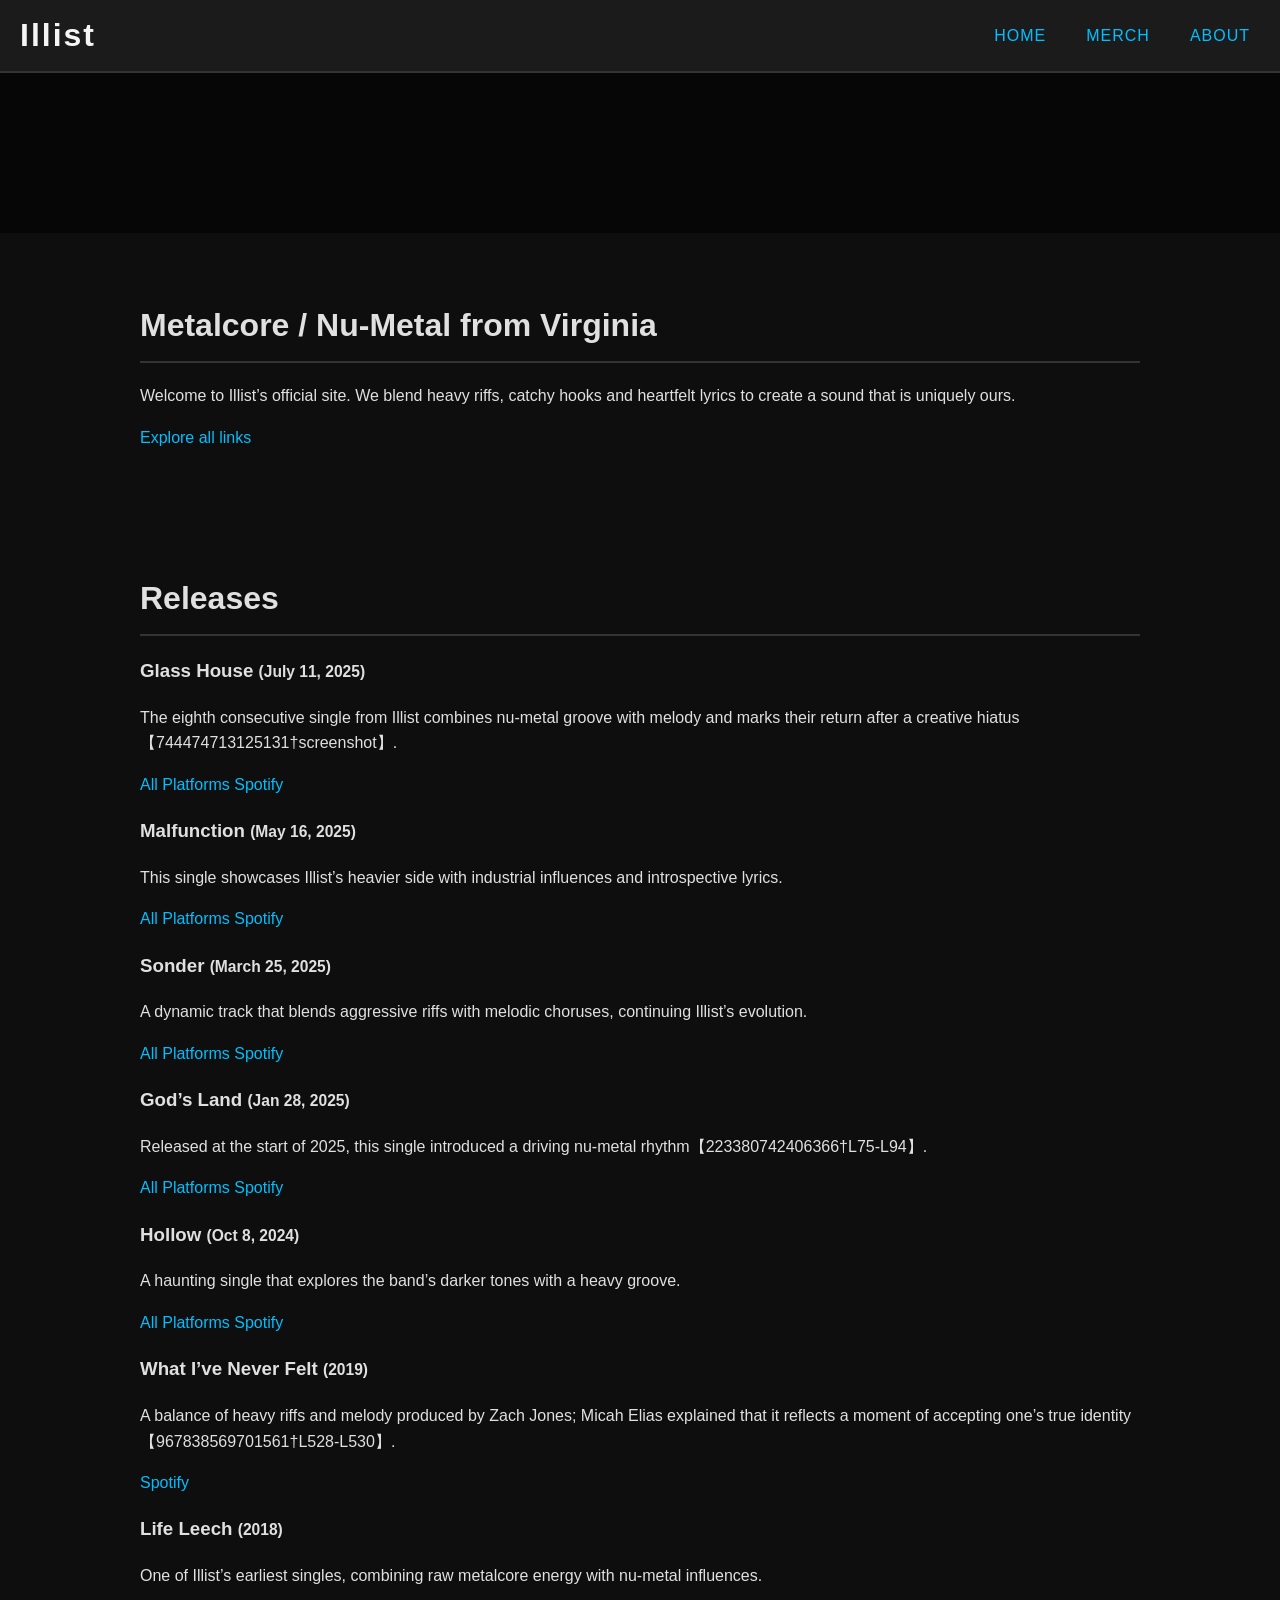
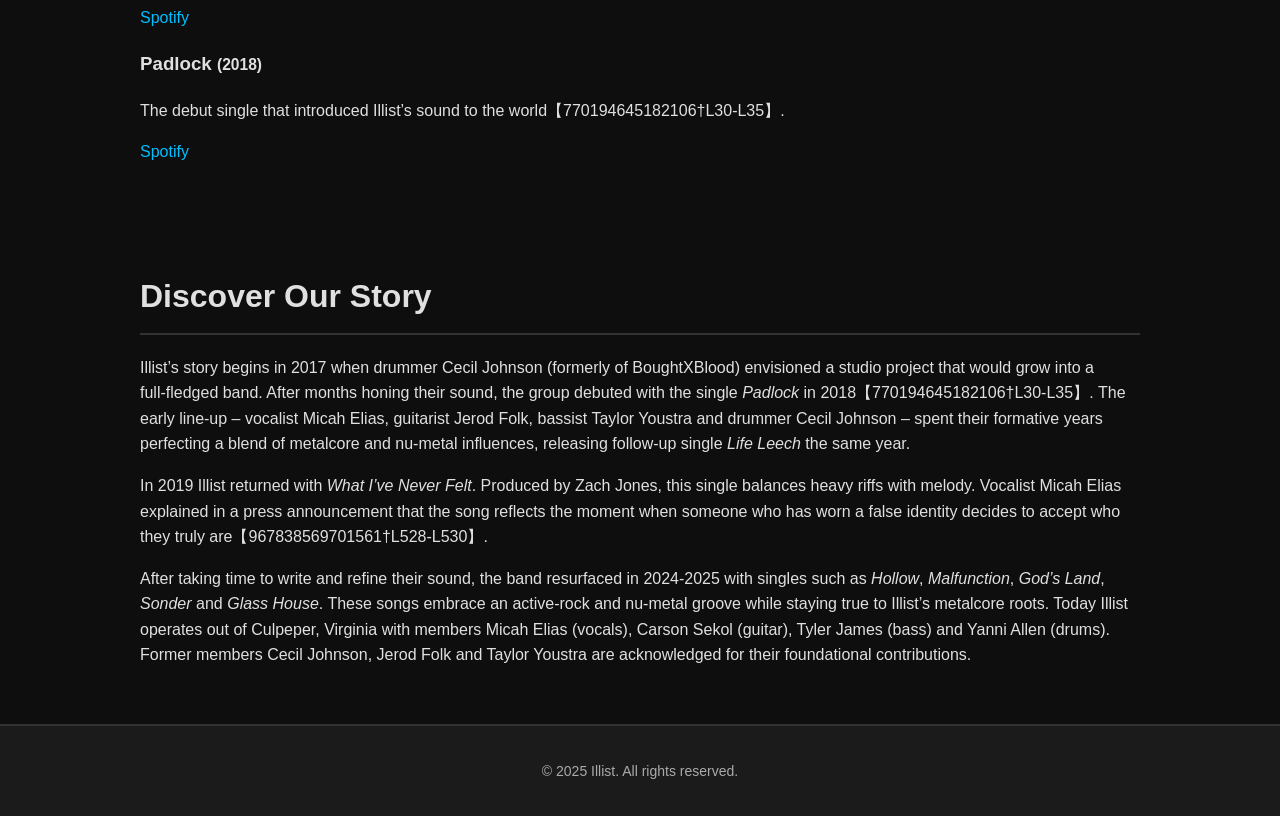
==== commit 16be23c5: "Update index.html with intro and releases grid Updated the title and added new sections for releases" ====
--- a/index.html
+++ b/index.html
@@ -3,7 +3,7 @@
 <head>
   <meta charset="UTF-8">
   <meta name="viewport" content="width=device-width, initial-scale=1.0">
-  <title>Illist – Metalcore/Nu‑Metal from Virginia</title>
+  <title>Illist – Metalcore / Nu‑Metal from Virginia</title>
   <link rel="stylesheet" href="style.css">
 </head>
 <body>
@@ -28,28 +28,91 @@
       </ul>
     </nav>
   </header>
+
   <div class="hero">
-    <div class="hero-content">
-      <h2>Metalcore / Nu‑Metal from Virginia</h2>
-      <p>Welcome to Illist’s official site. We blend heavy riffs, catchy hooks and heartfelt lyrics to create a sound that is uniquely ours.</p>
+    <!-- Hero uses background image via CSS. -->
+  </div>
+
+  <section id="intro">
+    <h2>Metalcore / Nu‑Metal from Virginia</h2>
+    <p>Welcome to Illist’s official site. We blend heavy riffs, catchy hooks and heartfelt lyrics to create a sound that is uniquely ours.</p>
+    <p><a class="btn" href="https://linktr.ee/illist_band" target="_blank">Explore all links</a></p>
+  </section>
+
+  <section id="releases">
+    <h2>Releases</h2>
+    <div class="release-grid">
+      <div class="release-item">
+        <h3>Glass House <small>(July&nbsp;11,&nbsp;2025)</small></h3>
+        <p>The eighth consecutive single from Illist combines nu‑metal groove with melody and marks their return after a creative hiatus【744474713125131†screenshot】.</p>
+        <div class="links">
+          <a href="https://ffm.to/illistglasshouse" target="_blank">All Platforms</a>
+          <a href="https://open.spotify.com/artist/4bZ7k4AkB3iS3TSi1lhoG" target="_blank">Spotify</a>
+        </div>
+      </div>
+      <div class="release-item">
+        <h3>Malfunction <small>(May&nbsp;16,&nbsp;2025)</small></h3>
+        <p>This single showcases Illist’s heavier side with industrial influences and introspective lyrics.</p>
+        <div class="links">
+          <a href="https://ffm.to/illist-malfunction" target="_blank">All Platforms</a>
+          <a href="https://open.spotify.com/artist/4bZ7k4AkB3iS3TSi1lhoG" target="_blank">Spotify</a>
+        </div>
+      </div>
+      <div class="release-item">
+        <h3>Sonder <small>(March&nbsp;25,&nbsp;2025)</small></h3>
+        <p>A dynamic track that blends aggressive riffs with melodic choruses, continuing Illist’s evolution.</p>
+        <div class="links">
+          <a href="https://ffm.to/illist-sonder" target="_blank">All Platforms</a>
+          <a href="https://open.spotify.com/artist/4bZ7k4AkB3iS3TSi1lhoG" target="_blank">Spotify</a>
+        </div>
+      </div>
+      <div class="release-item">
+        <h3>God’s&nbsp;Land <small>(Jan&nbsp;28,&nbsp;2025)</small></h3>
+        <p>Released at the start of 2025, this single introduced a driving nu‑metal rhythm【223380742406366†L75-L94】.</p>
+        <div class="links">
+          <a href="https://ffm.to/illist-godsland" target="_blank">All Platforms</a>
+          <a href="https://open.spotify.com/artist/4bZ7k4AkB3iS3TSi1lhoG" target="_blank">Spotify</a>
+        </div>
+      </div>
+      <div class="release-item">
+        <h3>Hollow <small>(Oct&nbsp;8,&nbsp;2024)</small></h3>
+        <p>A haunting single that explores the band’s darker tones with a heavy groove.</p>
+        <div class="links">
+          <a href="https://ffm.to/illist-hollow" target="_blank">All Platforms</a>
+          <a href="https://open.spotify.com/artist/4bZ7k4AkB3iS3TSi1lhoG" target="_blank">Spotify</a>
+        </div>
+      </div>
+      <div class="release-item">
+        <h3>What I’ve Never Felt <small>(2019)</small></h3>
+        <p>A balance of heavy riffs and melody produced by Zach Jones; Micah Elias explained that it reflects a moment of accepting one’s true identity【967838569701561†L528-L530】.</p>
+        <div class="links">
+          <a href="https://open.spotify.com/artist/4bZ7k4AkB3iS3TSi1lhoG" target="_blank">Spotify</a>
+        </div>
+      </div>
+      <div class="release-item">
+        <h3>Life&nbsp;Leech <small>(2018)</small></h3>
+        <p>One of Illist’s earliest singles, combining raw metalcore energy with nu‑metal influences.</p>
+        <div class="links">
+          <a href="https://open.spotify.com/artist/4bZ7k4AkB3iS3TSi1lhoG" target="_blank">Spotify</a>
+        </div>
+      </div>
+      <div class="release-item">
+        <h3>Padlock <small>(2018)</small></h3>
+        <p>The debut single that introduced Illist’s sound to the world【770194645182106†L30-L35】.</p>
+        <div class="links">
+          <a href="https://open.spotify.com/artist/4bZ7k4AkB3iS3TSi1lhoG" target="_blank">Spotify</a>
+        </div>
+      </div>
     </div>
-  </div>
-  <section id="spotify">
-    <h2>Listen on Spotify</h2>
-    <iframe style="border-radius:12px" src="https://open.spotify.com/embed/artist/4bZ7k4AkB3iS3TSilihoG?utm_source=generator" width="100%" height="180" frameborder="0" allow="autoplay; clipboard-write; encrypted-media; fullscreen; picture-in-picture" loading="lazy"></iframe>
-    <p>Stream our latest singles including <em>Glass House</em>, <em>Sonder</em>, <em>Malfunction</em> and <em>God’s&nbsp;Land</em> on Spotify. <a href="https://open.spotify.com/artist/4bZ7k4AkB3iS3TSilihoG" target="_blank">Follow us on Spotify</a> to support the band.</p>
   </section>
-  <section>
-    <h2>Latest Release</h2>
-    <p><strong>Glass House</strong> – our latest single is out now! Stream it on your favourite platform and watch the music video.</p>
-    <p>Illist’s eighth consecutive single, “Glass House,” showcases our evolution as a band and introduces new nu‑metal influences alongside our metalcore roots. Check out the video and follow us on social media for updates.</p>
-  </section>
+
   <section id="story">
     <h2>Discover Our Story</h2>
     <p>Illist’s story begins in 2017 when drummer Cecil Johnson (formerly of BoughtXBlood) envisioned a studio project that would grow into a full‑fledged band. After months honing their sound, the group debuted with the single <em>Padlock</em> in 2018【770194645182106†L30-L35】. The early line‑up – vocalist Micah Elias, guitarist Jerod Folk, bassist Taylor Youstra and drummer Cecil Johnson – spent their formative years perfecting a blend of metalcore and nu‑metal influences, releasing follow‑up single <em>Life Leech</em> the same year.</p>
     <p>In 2019 Illist returned with <em>What I’ve Never Felt</em>. Produced by Zach Jones, this single balances heavy riffs with melody. Vocalist Micah Elias explained in a press announcement that the song reflects the moment when someone who has worn a false identity decides to accept who they truly are【967838569701561†L528-L530】.</p>
-    <p>After taking time to write and refine their sound, the band resurfaced in 2024–2025 with singles such as <em>Hollow</em>, <em>Malfunction</em>, <em>God’s Land</em>, <em>Sonder</em> and <em>Glass House</em>. These songs embrace an active‑rock and nu‑metal groove while staying true to Illist’s metalcore roots. Today Illist operates out of Culpeper, Virginia with members Micah Elias (vocals), Carson Sekol (guitar), Tyler James (bass) and Yanni Allen (drums). Former members Cecil Johnson, Jerod Folk and Taylor Youstra are acknowledged for their foundational contributions.</p>
+    <p>After taking time to write and refine their sound, the band resurfaced in 2024‑2025 with singles such as <em>Hollow</em>, <em>Malfunction</em>, <em>God’s Land</em>, <em>Sonder</em> and <em>Glass House</em>. These songs embrace an active‑rock and nu‑metal groove while staying true to Illist’s metalcore roots. Today Illist operates out of Culpeper, Virginia with members Micah Elias (vocals), Carson Sekol (guitar), Tyler James (bass) and Yanni Allen (drums). Former members Cecil Johnson, Jerod Folk and Taylor Youstra are acknowledged for their foundational contributions.</p>
   </section>
+
   <footer>
     <p>&copy; 2025 Illist. All rights reserved.</p>
   </footer>
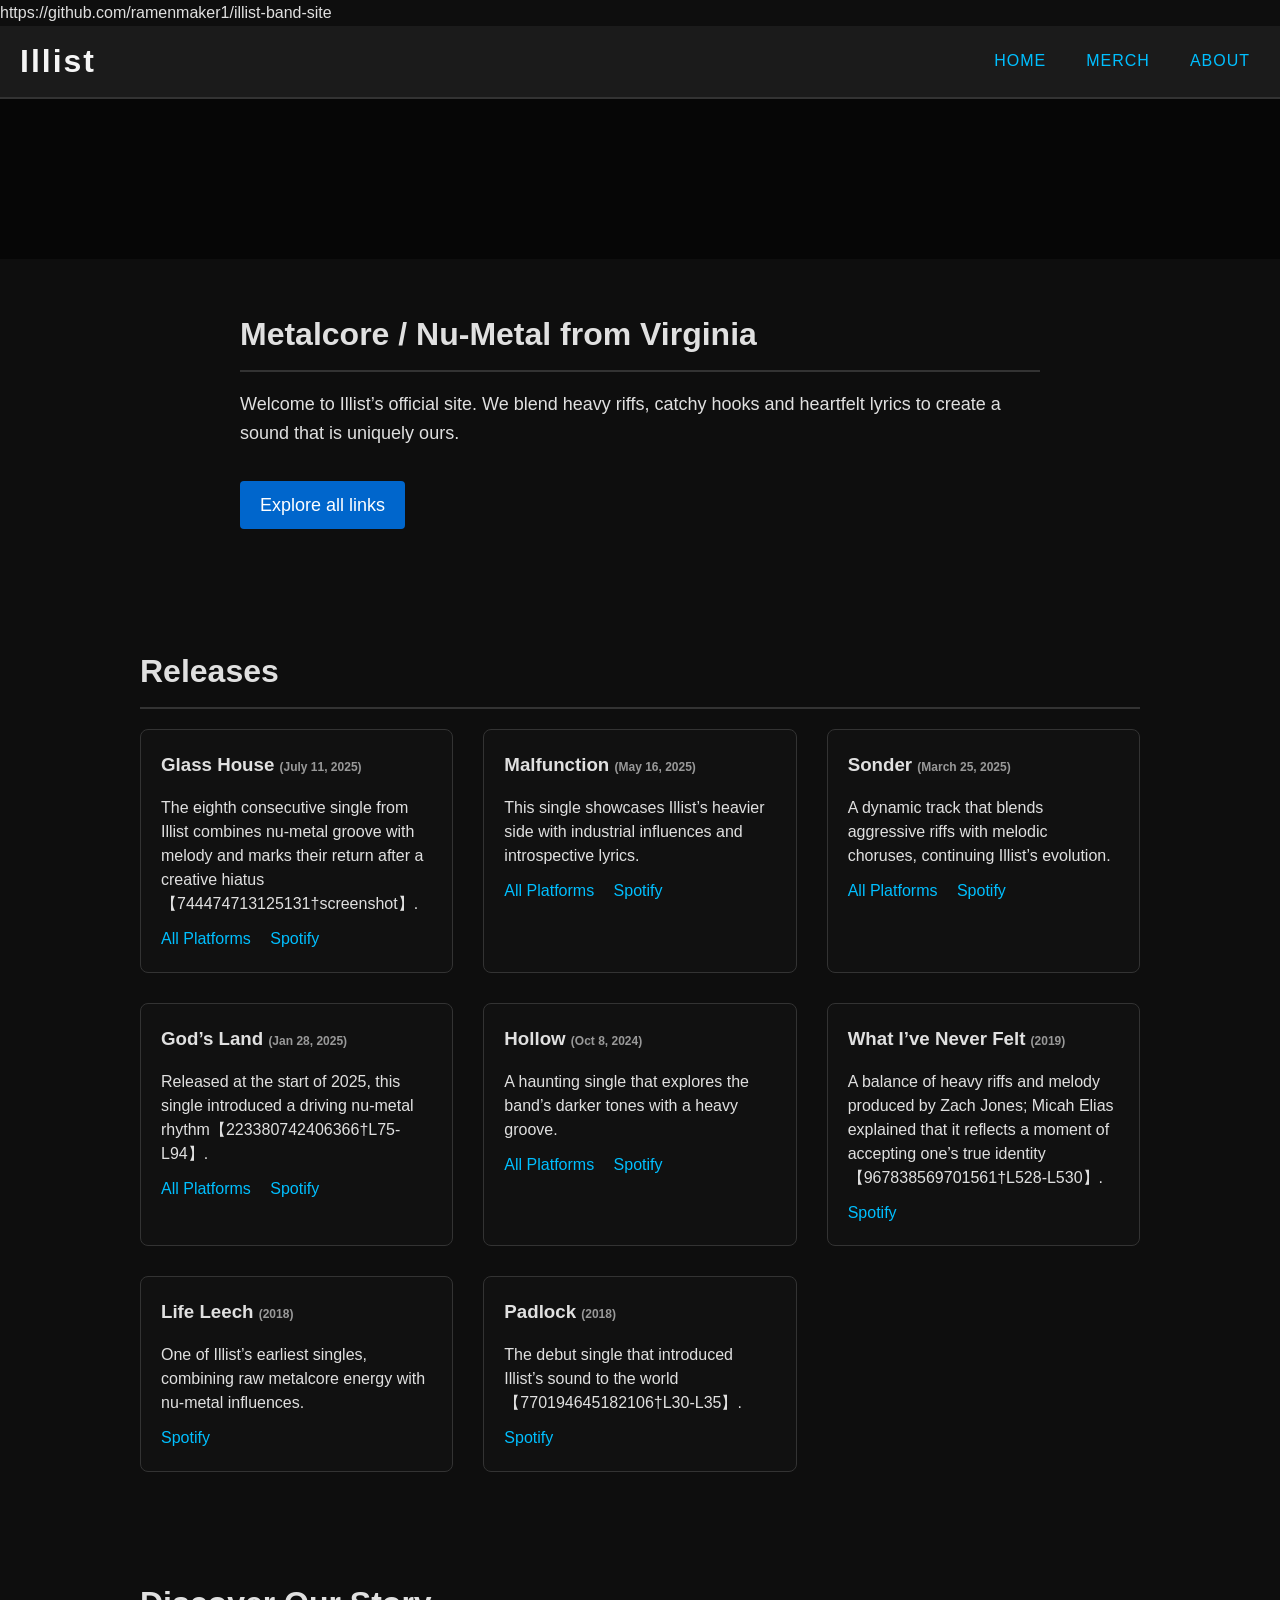
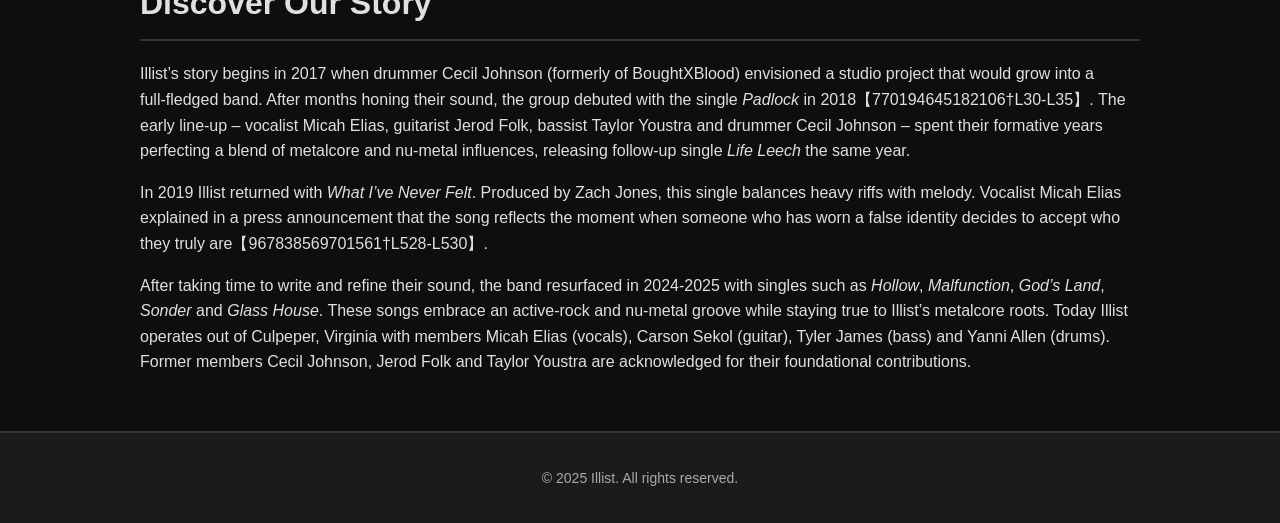
==== commit a547d3d4: "Add CSS styles for intro and release sections Added styles for intro section and release grid." ====
--- a/index.html
+++ b/index.html
@@ -1,3 +1,4 @@
+https://github.com/ramenmaker1/illist-band-site
 <!DOCTYPE html>
 <html lang="en">
 <head>
@@ -7,6 +8,68 @@
   <link rel="stylesheet" href="style.css">
 </head>
 <body>
+    <style>
+    /* Intro section styles */
+    #intro {
+      max-width: 800px;
+      margin: 50px auto;
+      text-align: left;
+      padding: 0 20px;
+    }
+    #intro h2 {
+      font-size: 32px;
+      margin-bottom: 10px;
+    }
+    #intro p {
+      font-size: 18px;
+      line-height: 1.6;
+    }
+    #intro .btn {
+      display: inline-block;
+      margin-top: 15px;
+      padding: 10px 20px;
+      background-color: #0066cc;
+      color: #fff;
+      border-radius: 4px;
+    }
+    #intro .btn:hover {
+      background-color: #0080ff;
+    }
+    /* Releases grid styles */
+    .release-grid {
+      display: grid;
+      grid-template-columns: repeat(auto-fill, minmax(300px, 1fr));
+      gap: 30px;
+      margin-top: 20px;
+    }
+    .release-item {
+      background-color: #111111;
+      padding: 20px;
+      border: 1px solid #333;
+      border-radius: 8px;
+    }
+    .release-item h3 {
+      margin-top: 0;
+      margin-bottom: 5px;
+    }
+    .release-item small {
+      color: #999;
+      font-size: 12px;
+    }
+    .release-item p {
+      margin-bottom: 10px;
+      line-height: 1.5;
+    }
+    .release-item .links a {
+      display: inline-block;
+      margin-right: 15px;
+      color: #00bfff;
+    }
+    .release-item .links a:hover {
+      color: #66d9ff;
+    }
+  </style>
+
   <header>
     <h1>Illist</h1>
     <nav>
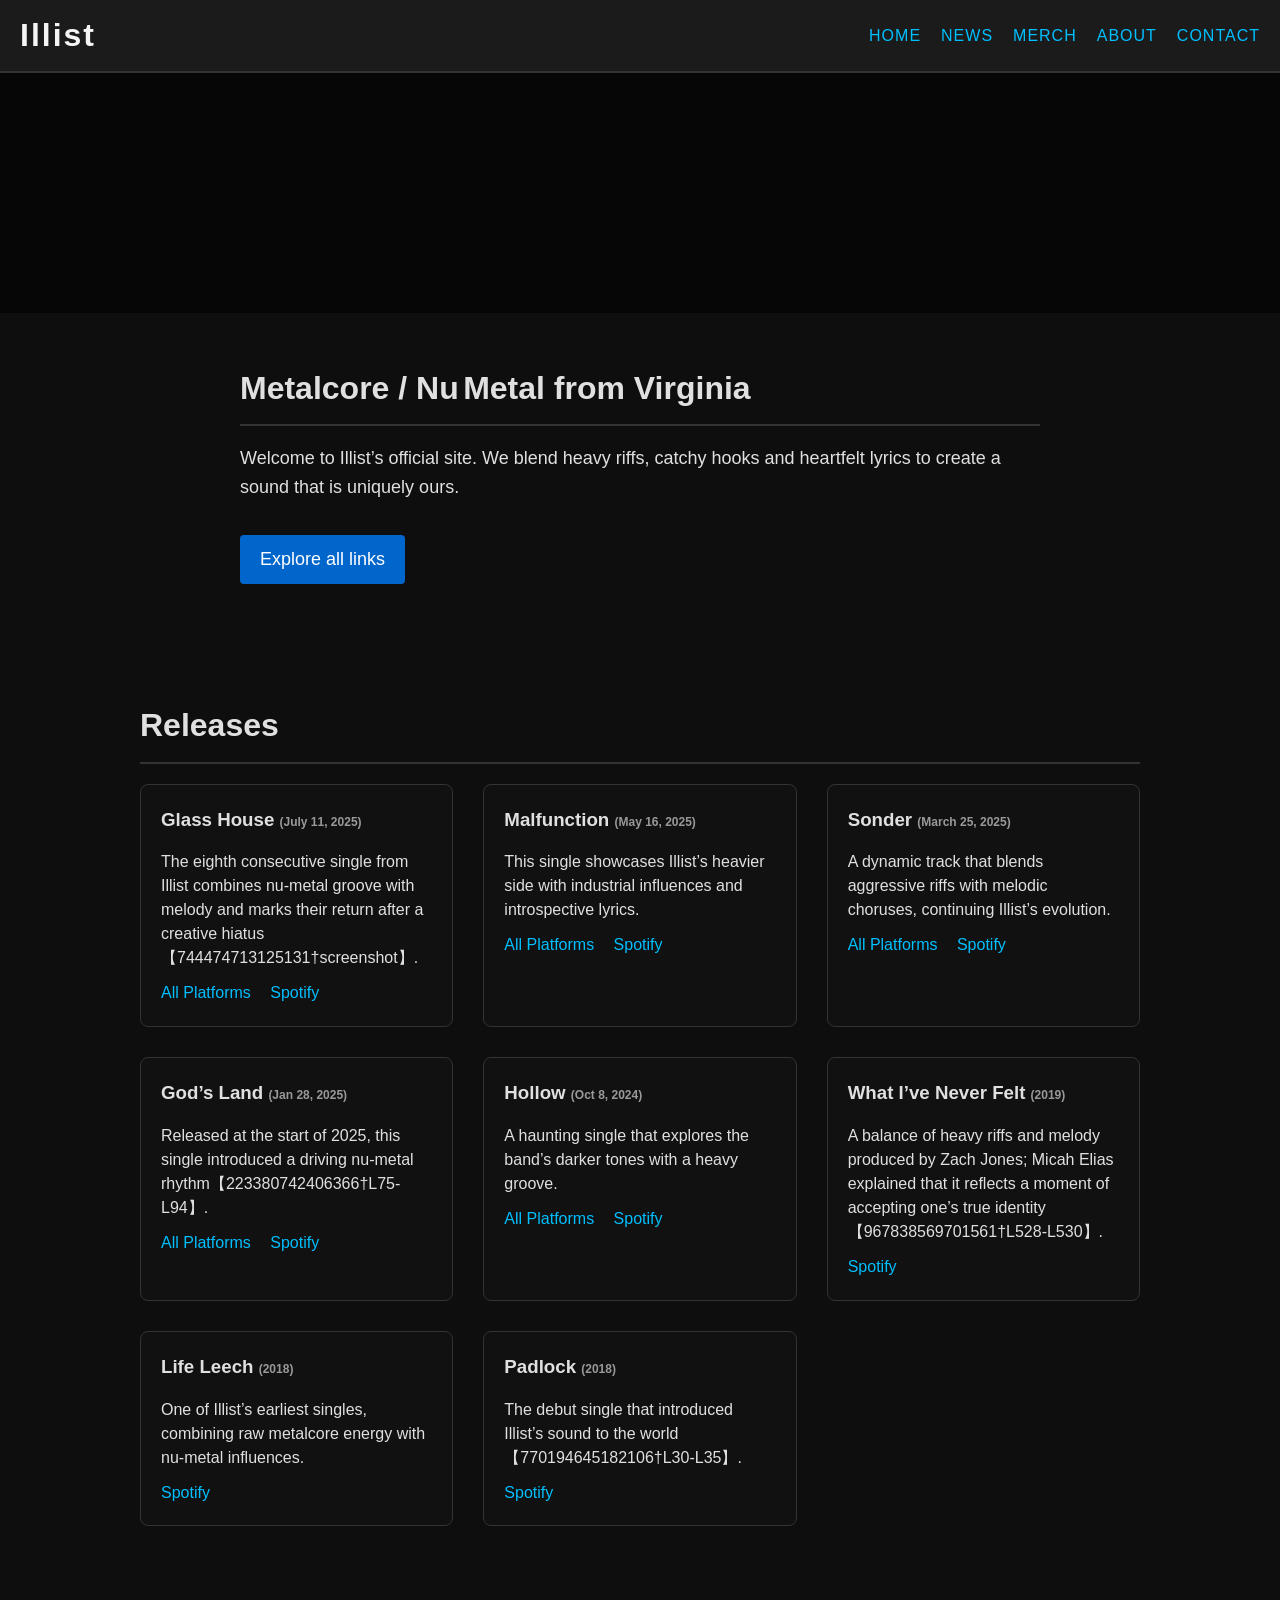
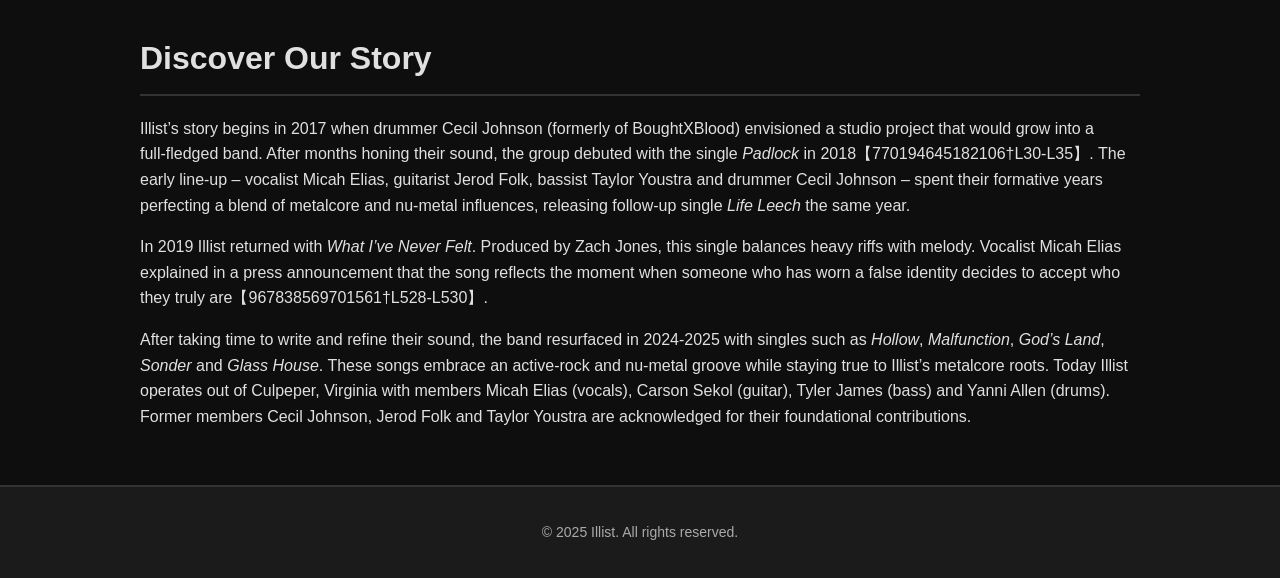
==== commit 1608e1e4: "Update index.html with unified navigation, meta description, releases grid, story section, and impro" ====
--- a/index.html
+++ b/index.html
@@ -1,14 +1,14 @@
-https://github.com/ramenmaker1/illist-band-site
 <!DOCTYPE html>
 <html lang="en">
 <head>
   <meta charset="UTF-8">
   <meta name="viewport" content="width=device-width, initial-scale=1.0">
-  <title>Illist – Metalcore / Nu‑Metal from Virginia</title>
+  <title>Illist – Metalcore / Nu Metal from Virginia</title>
+  <!-- Meta description for SEO and social sharing -->
+  <meta name="description" content="Official website for Illist, a metalcore/nu metal band from Virginia. Explore news, releases, merchandise and contact information, and learn more about the band’s story.">
   <link rel="stylesheet" href="style.css">
-</head>
-<body>
-    <style>
+  <!-- Inline styles used for the intro and releases grid (carried over from the original site) -->
+  <style>
     /* Intro section styles */
     #intro {
       max-width: 800px;
@@ -69,44 +69,53 @@
       color: #66d9ff;
     }
   </style>
-
+</head>
+<body>
   <header>
     <h1>Illist</h1>
     <nav>
+      <!-- Unified navigation across the site. Added News and Contact links and kept About dropdown for members -->
       <ul class="menu">
         <li><a href="index.html">Home</a></li>
+        <li><a href="news.html">News</a></li>
         <li><a href="merch.html">Merch</a></li>
         <li>
           <a href="about.html">About</a>
           <ul class="submenu">
-            <li><a href="micah.html">Micah&nbsp;Elias</a></li>
-            <li><a href="carson.html">Carson&nbsp;Sekol</a></li>
-            <li><a href="tyler.html">Tyler&nbsp;James</a></li>
-            <li><a href="yanni.html">Yanni&nbsp;Allen</a></li>
-            <li><a href="jerod.html">Jerod&nbsp;Folk</a></li>
-            <li><a href="taylor.html">Taylor&nbsp;Youstra</a></li>
-            <li><a href="cecil.html">Cecil&nbsp;Johnson</a></li>
+            <li><a href="micah.html">Micah Elias</a></li>
+            <li><a href="carson.html">Carson Sekol</a></li>
+            <li><a href="tyler.html">Tyler James</a></li>
+            <li><a href="yanni.html">Yanni Allen</a></li>
+            <li><a href="jerod.html">Jerod Folk</a></li>
+            <li><a href="taylor.html">Taylor Youstra</a></li>
+            <li><a href="cecil.html">Cecil Johnson</a></li>
           </ul>
         </li>
+        <li><a href="contact.html">Contact</a></li>
       </ul>
     </nav>
   </header>
 
+  <!-- Hero section uses a dark grunge background image via CSS. The content is kept minimal for visual impact. -->
   <div class="hero">
-    <!-- Hero uses background image via CSS. -->
+    <div class="hero-content">
+      <!-- No headline here; the hero’s background image and overlay create atmosphere. -->
+    </div>
   </div>
 
+  <!-- Introductory section with tagline and link to the band’s Linktree -->
   <section id="intro">
-    <h2>Metalcore / Nu‑Metal from Virginia</h2>
+    <h2>Metalcore / Nu Metal from Virginia</h2>
     <p>Welcome to Illist’s official site. We blend heavy riffs, catchy hooks and heartfelt lyrics to create a sound that is uniquely ours.</p>
     <p><a class="btn" href="https://linktr.ee/illist_band" target="_blank">Explore all links</a></p>
   </section>
 
+  <!-- Releases listing from newest to oldest. Each item includes a release date, description and streaming links. -->
   <section id="releases">
     <h2>Releases</h2>
     <div class="release-grid">
       <div class="release-item">
-        <h3>Glass House <small>(July&nbsp;11,&nbsp;2025)</small></h3>
+        <h3>Glass House <small>(July 11, 2025)</small></h3>
         <p>The eighth consecutive single from Illist combines nu‑metal groove with melody and marks their return after a creative hiatus【744474713125131†screenshot】.</p>
         <div class="links">
           <a href="https://ffm.to/illistglasshouse" target="_blank">All Platforms</a>
@@ -114,7 +123,7 @@
         </div>
       </div>
       <div class="release-item">
-        <h3>Malfunction <small>(May&nbsp;16,&nbsp;2025)</small></h3>
+        <h3>Malfunction <small>(May 16, 2025)</small></h3>
         <p>This single showcases Illist’s heavier side with industrial influences and introspective lyrics.</p>
         <div class="links">
           <a href="https://ffm.to/illist-malfunction" target="_blank">All Platforms</a>
@@ -122,7 +131,7 @@
         </div>
       </div>
       <div class="release-item">
-        <h3>Sonder <small>(March&nbsp;25,&nbsp;2025)</small></h3>
+        <h3>Sonder <small>(March 25, 2025)</small></h3>
         <p>A dynamic track that blends aggressive riffs with melodic choruses, continuing Illist’s evolution.</p>
         <div class="links">
           <a href="https://ffm.to/illist-sonder" target="_blank">All Platforms</a>
@@ -130,7 +139,7 @@
         </div>
       </div>
       <div class="release-item">
-        <h3>God’s&nbsp;Land <small>(Jan&nbsp;28,&nbsp;2025)</small></h3>
+        <h3>God’s Land <small>(Jan 28, 2025)</small></h3>
         <p>Released at the start of 2025, this single introduced a driving nu‑metal rhythm【223380742406366†L75-L94】.</p>
         <div class="links">
           <a href="https://ffm.to/illist-godsland" target="_blank">All Platforms</a>
@@ -138,7 +147,7 @@
         </div>
       </div>
       <div class="release-item">
-        <h3>Hollow <small>(Oct&nbsp;8,&nbsp;2024)</small></h3>
+        <h3>Hollow <small>(Oct 8, 2024)</small></h3>
         <p>A haunting single that explores the band’s darker tones with a heavy groove.</p>
         <div class="links">
           <a href="https://ffm.to/illist-hollow" target="_blank">All Platforms</a>
@@ -153,7 +162,7 @@
         </div>
       </div>
       <div class="release-item">
-        <h3>Life&nbsp;Leech <small>(2018)</small></h3>
+        <h3>Life Leech <small>(2018)</small></h3>
         <p>One of Illist’s earliest singles, combining raw metalcore energy with nu‑metal influences.</p>
         <div class="links">
           <a href="https://open.spotify.com/artist/4bZ7k4AkB3iS3TSi1lhoG" target="_blank">Spotify</a>
@@ -169,6 +178,7 @@
     </div>
   </section>
 
+  <!-- Story section summarising the band’s history with citations from credible sources -->
   <section id="story">
     <h2>Discover Our Story</h2>
     <p>Illist’s story begins in 2017 when drummer Cecil Johnson (formerly of BoughtXBlood) envisioned a studio project that would grow into a full‑fledged band. After months honing their sound, the group debuted with the single <em>Padlock</em> in 2018【770194645182106†L30-L35】. The early line‑up – vocalist Micah Elias, guitarist Jerod Folk, bassist Taylor Youstra and drummer Cecil Johnson – spent their formative years perfecting a blend of metalcore and nu‑metal influences, releasing follow‑up single <em>Life Leech</em> the same year.</p>
--- a/style.css
+++ b/style.css
@@ -1,4 +1,5 @@
-/* Global Styles */
+/* Global Styles for Illist band website */
+
 body {
   margin: 0;
   font-family: 'Arial', sans-serif;
@@ -6,14 +7,25 @@
   background-color: #0e0e0e;
   line-height: 1.6;
 }
+
 a {
   color: #00bfff;
   text-decoration: none;
 }
+
 a:hover {
   color: #66d9ff;
 }
-/* Navigation */
+
+/* Navigation Bar */
+/*
+ * Navigation Bar and Dropdowns
+ *
+ * The header contains the site title and a horizontal navigation menu. A dropdown
+ * menu is implemented for the About section so that hovering over the item
+ * reveals links to each band member. The top bar is styled with a dark
+ * background and subtle border accents to fit the nu‑metal aesthetic.
+ */
 header {
   background-color: #1b1b1b;
   padding: 10px 20px;
@@ -22,6 +34,7 @@
   align-items: center;
   border-bottom: 2px solid #333;
 }
+
 header h1 {
   margin: 0;
   font-size: 32px;
@@ -29,83 +42,187 @@
   font-weight: bold;
   color: #f5f5f5;
 }
+
 nav ul.menu {
-  list-style: none;
+  list-style-type: none;
   margin: 0;
   padding: 0;
   display: flex;
 }
+
 nav ul.menu > li {
   position: relative;
   margin-left: 20px;
 }
-nav ul.menu > li > a {
+
+nav ul.menu a {
   font-size: 16px;
   text-transform: uppercase;
   letter-spacing: 1px;
-  padding: 8px 10px;
-  display: block;
-}
-nav ul.menu li .submenu {
+}
+
+/* Submenu styling */
+nav ul.menu li ul.submenu {
   display: none;
   position: absolute;
   top: 100%;
   left: 0;
   background-color: #1c1c1c;
   border: 1px solid #333;
-  min-width: 200px;
-  z-index: 9999;
-}
-nav ul.menu li .submenu li {
+  border-radius: 4px;
+  list-style-type: none;
+  min-width: 180px;
+  padding: 10px 0;
+  z-index: 1000;
+}
+
+nav ul.menu li:hover > ul.submenu {
+  display: block;
+}
+
+nav ul.menu li ul.submenu li {
   margin: 0;
 }
-nav ul.menu li .submenu li a {
-  padding: 8px 10px;
+
+nav ul.menu li ul.submenu li a {
   display: block;
-  text-transform: none;
-}
-nav ul.menu li:hover .submenu {
+  padding: 8px 20px;
+  font-size: 14px;
+  white-space: nowrap;
+  color: #e0e0e0;
+}
+
+nav ul.menu li ul.submenu li a:hover {
+  background-color: #333;
+}
+
+/*
+ * Hero Section
+ *
+ * The hero uses the generated band image as a background with a dark overlay
+ * gradient to maintain contrast. Content is centered within a wrapper so that
+ * text remains legible on larger displays. Adjust padding to create space
+ * around the headline and tagline.
+ */
+.hero {
+  position: relative;
+  /*
+   * Use a data URI for the hero background so that we don't need to load an
+   * external image file. The JPEG below is a compressed version of our band
+   * photo (resized and reduced quality) encoded in base64. Embedding the
+   * image directly in the CSS avoids issues with uploading binary files to
+   * GitHub and ensures the site renders consistently on GitHub Pages.
+   */
+  background: linear-gradient(rgba(0, 0, 0, 0.6), rgba(0, 0, 0, 0.6)), url('[data-uri][... TRUNCATED ...]');
+  background-size: cover;
+  background-position: center;
+  color: #ffffff;
+  padding: 120px 20px;
+  text-align: center;
+}
+
+.hero-content {
+  max-width: 900px;
+  margin: 0 auto;
+}
+
+.hero h2 {
+  font-size: 52px;
+  margin-bottom: 15px;
+  font-weight: 700;
+}
+
+.hero p {
+  font-size: 20px;
+  max-width: 800px;
+  margin: 0 auto;
+}
+
+/* Spotify section */
+#spotify {
+  text-align: center;
+}
+
+#spotify .spotify-card {
+  width: 100%;
+  max-width: 500px;
   display: block;
-}
-/* Hero Section */
-.hero {
-  background: linear-gradient(rgba(0,0,0,0.6), rgba(0,0,0,0.6));
-  color: #ffffff;
-  padding: 80px 20px;
-  text-align: center;
-}
-.hero .hero-content h2 {
-  font-size: 48px;
-  margin-bottom: 10px;
-}
-.hero .hero-content h3 {
-  font-size: 24px;
-  font-weight: normal;
-  letter-spacing: 1px;
-}
-.hero img.band-photo {
-  width: 100%;
-  max-width: 600px;
   margin: 20px auto;
-  border-radius: 8px;
-}
+  border-radius: 12px;
+  box-shadow: 0 4px 8px rgba(0, 0, 0, 0.4);
+}
+
 /* Section styles */
 section {
   padding: 40px 20px;
   max-width: 1000px;
   margin: 0 auto;
 }
+
 section h2 {
   font-size: 32px;
   margin-bottom: 20px;
   border-bottom: 2px solid #333;
   padding-bottom: 10px;
 }
-/* Spotify embed */
-#spotify iframe {
+
+.members {
+  display: grid;
+  grid-template-columns: repeat(auto-fit, minmax(200px, 1fr));
+  gap: 20px;
+}
+
+.member {
+  background-color: #1c1c1c;
+  padding: 15px;
   border-radius: 8px;
-  margin-top: 10px;
-}
+  text-align: center;
+}
+
+.member img {
+  width: 100%;
+  height: 200px;
+  object-fit: cover;
+  border-radius: 4px;
+  margin-bottom: 10px;
+}
+
+.merch-grid {
+  display: grid;
+  grid-template-columns: repeat(auto-fit, minmax(220px, 1fr));
+  gap: 20px;
+}
+
+.merch-item {
+  background-color: #1c1c1c;
+  padding: 15px;
+  border-radius: 8px;
+  text-align: center;
+}
+
+.merch-item img {
+  width: 100%;
+  height: 250px;
+  object-fit: cover;
+  border-radius: 4px;
+  margin-bottom: 10px;
+}
+
+.merch-item button {
+  padding: 10px 20px;
+  background-color: #00bfff;
+  border: none;
+  border-radius: 4px;
+  color: #0e0e0e;
+  font-weight: bold;
+  cursor: pointer;
+  transition: background-color 0.3s;
+}
+
+.merch-item button:hover {
+  background-color: #66d9ff;
+}
+
 /* Footer */
 footer {
   background-color: #1b1b1b;
@@ -115,3 +232,83 @@
   font-size: 14px;
   border-top: 2px solid #333;
 }
+
+.social-links a {
+  margin: 0 10px;
+  display: inline-block;
+}
+
+.social-links img {
+  width: 24px;
+  height: 24px;
+  vertical-align: middle;
+}
+
+/* Contact Page Styles */
+/*
+ * The contact page introduces a simple form for fans and industry professionals to get in
+ * touch with the band. Inputs are styled to match the dark aesthetic of the site.
+ * We disable the submit button since no back‑end is configured – this is a front‑end
+ * placeholder. There is also a mailing list sign‑up using a single email input.
+ */
+.contact-info p {
+  font-size: 18px;
+  margin-bottom: 15px;
+}
+.contact-form {
+  display: flex;
+  flex-direction: column;
+  gap: 15px;
+}
+.contact-form label {
+  font-size: 18px;
+  margin-bottom: 5px;
+}
+.contact-form input,
+.contact-form textarea {
+  padding: 10px;
+  border: 1px solid #333;
+  border-radius: 4px;
+  background-color: #2c2c2c;
+  color: #e0e0e0;
+}
+.contact-form textarea {
+  min-height: 120px;
+  resize: vertical;
+}
+.contact-form button {
+  padding: 12px;
+  font-size: 16px;
+  background-color: #00bfff;
+  color: #0e0e0e;
+  border: none;
+  border-radius: 4px;
+  cursor: not-allowed;
+}
+
+/* News Page Styles */
+/*
+ * A responsive grid for the news page. Each news item appears in its own card
+ * with a heading and summary. Adjust grid columns based on available space.
+ */
+.news-grid {
+  display: grid;
+  grid-template-columns: repeat(auto-fit, minmax(260px, 1fr));
+  gap: 20px;
+  margin-top: 20px;
+}
+.news-item {
+  background-color: #1c1c1c;
+  padding: 20px;
+  border: 1px solid #333;
+  border-radius: 8px;
+}
+.news-item h3 {
+  margin-top: 0;
+  margin-bottom: 10px;
+  font-size: 24px;
+}
+.news-item p {
+  font-size: 16px;
+  line-height: 1.5;
+}
